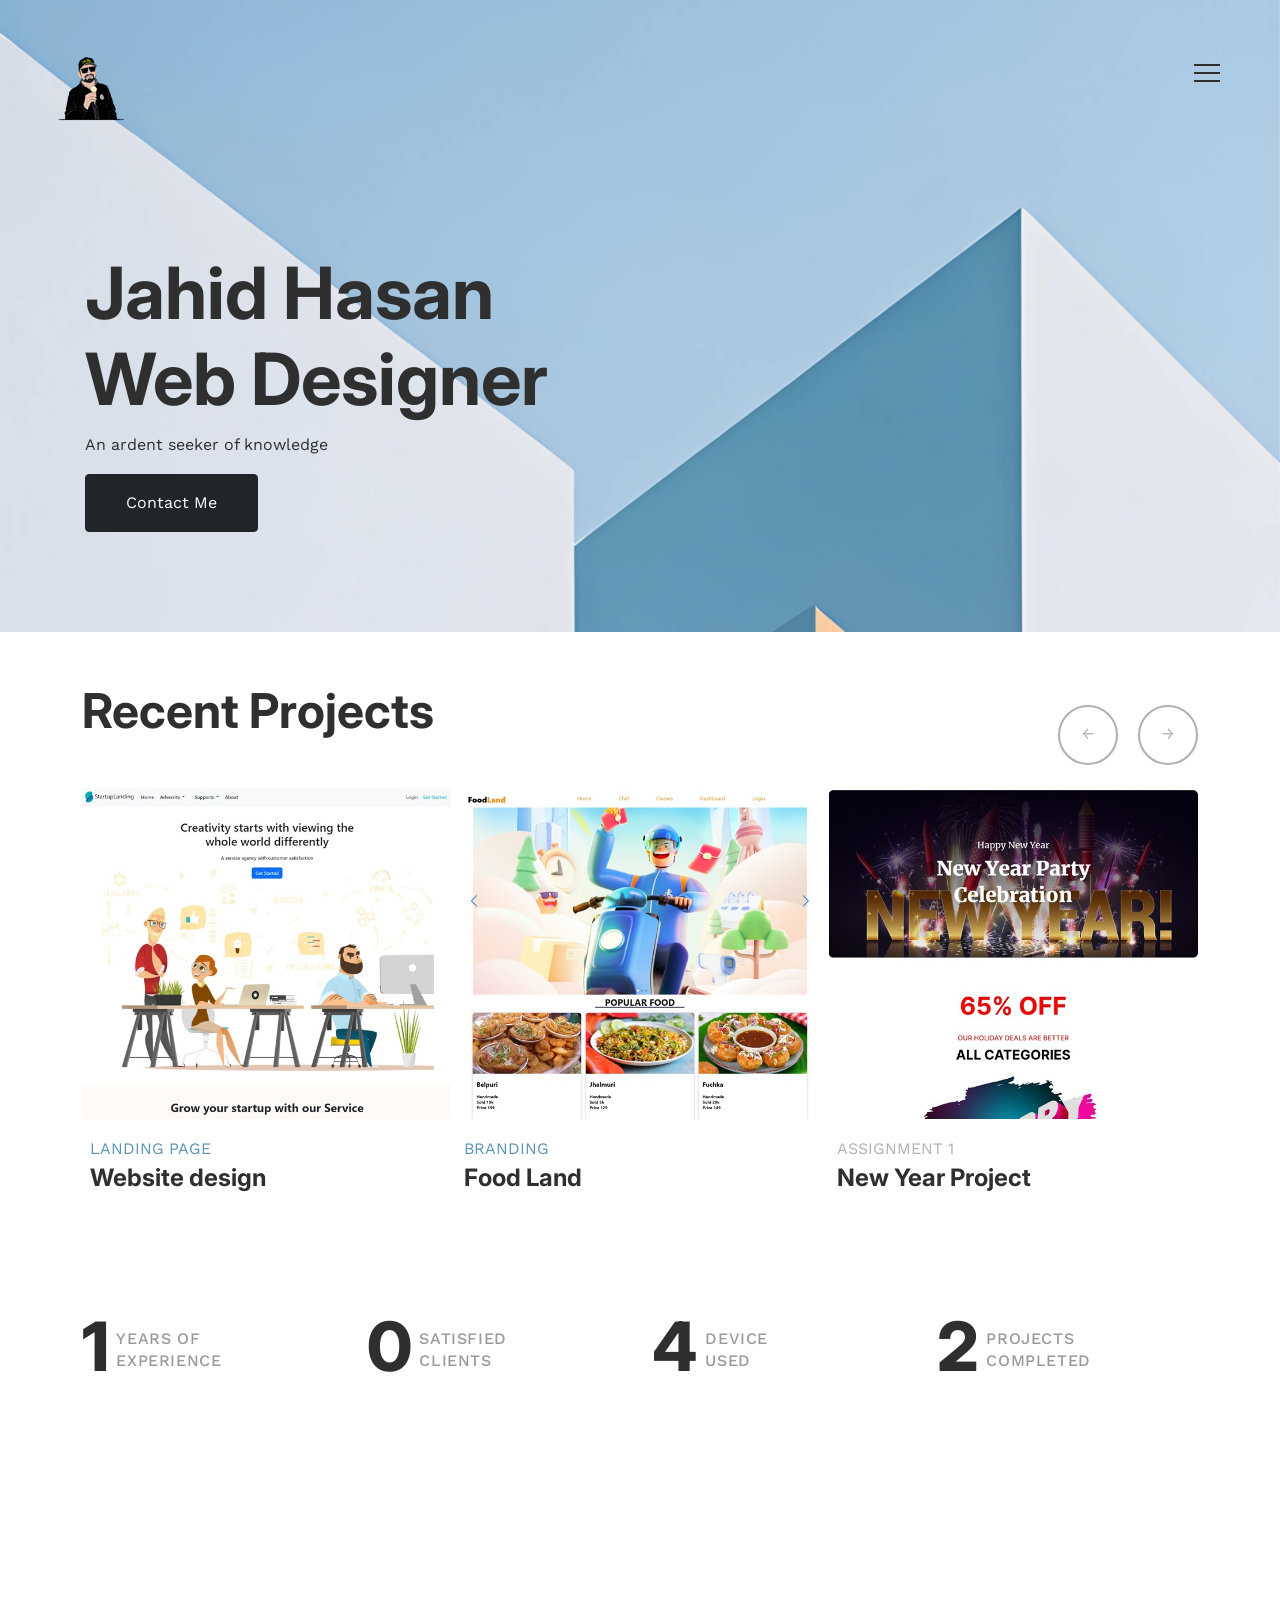
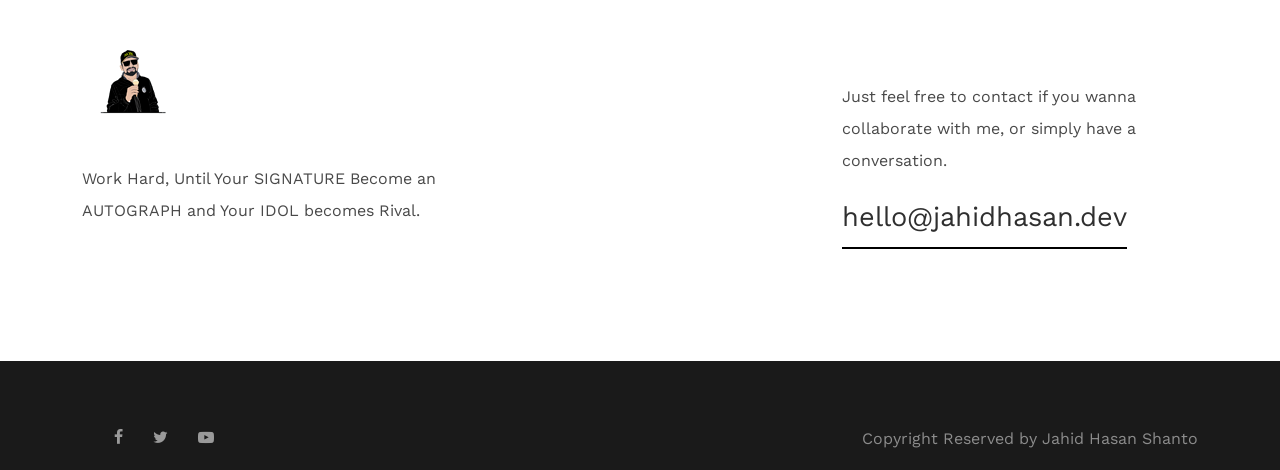
==== index.html @ 4b2a5690 "padding added" ====
<!DOCTYPE html>
<html>

<head>
	<title>Jahid Hasan</title>

	<meta charset="utf-8">
	<meta http-equiv="X-UA-Compatible" content="IE=edge">
	<meta name="viewport" content="width=device-width, initial-scale=1.0">
	<meta name="format-detection" content="telephone=no">
	<meta name="apple-mobile-web-app-capable" content="yes">
	<meta name="author" content="Jahid Hasan">
	<meta name="keywords" content="">
	<meta name="description" content="">

	<link rel="stylesheet" type="text/css" href="assets/icomoon/icomoon.css">
	<link rel="stylesheet" type="text/css" href="assets/vendor/bootstrap-5.1.3/css/bootstrap.min.css">
	<link rel="stylesheet" type="text/css" href="assets/vendor/chocolat/css/chocolat.css">
	<link rel="stylesheet" type="text/css" href="css/vendor.css">

	<link rel="preconnect" href="https://fonts.googleapis.com">
	<link rel="preconnect" href="https://fonts.gstatic.com" crossorigin>
	<link href="https://fonts.googleapis.com/css2?family=Inter:wght@300;400;500;600;700;800;900&family=Work Sans
:wght@300;400;700;900&display=swap" rel="stylesheet">

	<link rel="stylesheet" type="text/css" href="style.css">

	<!-- script
	================================================== -->
	<script src="js/modernizr.js"></script>

</head>

<body>

	<div id="overlayer">
		<!-- <span class="loader">
	  <span class="loader-inner"></span>
	</span> -->
		<div class="sphere-container">
			<div class="sphere sphere1"></div>
			<div class="sphere sphere2"></div>
			<div class="sphere sphere3"></div>
		</div>
	</div>

	<div class="nav nav-overlay">
		<div class="nav__content">
			<ul class="nav__list">
				<li class="nav__list-item active-nav"><a href="#">Home</a></li>
				<li class="nav__list-item"><a href="#portfolio">Projects </a></li>
				<li class="nav__list-item"><a target="_blank" href="https://www.linkedin.com/in/jhs575/">Contact Me </a>
				</li>
			</ul>
		</div>
	</div>

	<header id="header">
		<div class="header-wrap" data-aos="fade">
			<div class="main-logo">
				<a href="index.html"><img src="images/logo.png" title="Portfo HTML Template" class="jahid"></a>
			</div><!--main-logo-->

			<nav id="navbar">
				<input id="menu-toggle" type="checkbox" />
				<label class="menu-btn" for="menu-toggle">
					<span></span>
				</label>
			</nav>

		</div><!--header-wrap-->
	</header>

	<div id="billboard" class="jarallax">
		<img src="images/banner2.jpg" alt="Banner" class="jarallax-img">
		<div class="container">

			<div class="banner-content">
				<div class="banner-header">
					<h2 class="display-1">Jahid Hasan<br /> Web Designer</h2>
					<p>An ardent seeker of knowledge</p>
					<a href="https://www.linkedin.com/in/jhs575/" target="_blank" class="btn btn-dark btn-large">Contact
						Me</a>
				</div>
			</div>
		</div>
	</div>
	<section id="portfolio" class="overflow-hidden pb-5 mb-5">
		<div class="container">
			<div class="row">
				<div class="col-md-8">
					<div class="section-header d-flex align-items-center mb-5">
						<h2 class="display-5 m-0">Recent Projects</h2>
					</div>
				</div>
				<div class="col-md-4">
					<div class="swiper-buttons">
						<div class="swiper-button portfolio-carousel-prev">←</div>
						<div class="swiper-button portfolio-carousel-next">→</div>
					</div>
				</div>
			</div>
		</div>

		<div class="container">
			<div class="row">
				<div class="col-md-12">

					<div class="portfolio-carousel swiper">
						<div class="swiper-wrapper">
							<div class="swiper-slide">
								<figure class="portfolio-item">
									<a href="https://jhs575.github.io/landing-page/" target="_blank"><img src="images/Project1.jpg"
											class="portfolio-image">
										<figcaption class="portfolio-title my-3">
											<span class="text-gray text-uppercase fs-6 ps-2">Landing Page</span>
											<h3 class="fs-4 fw-bold ps-2">Website design</h3>
										</figcaption>
									</a>
								</figure>
							</div>
							<div class="swiper-slide">
								<figure class="portfolio-item">
									<a href="https://jahidhasan.dev/foodland/index.html" target="_blank"><img src="images/foodland.jpg"
											class="portfolio-image">
										<!-- 640px X 576px photo size -->
										<figcaption class="portfolio-title my-3">
											<span class="text-gray text-uppercase fs-6 ps-2">Branding</span>
											<h3 class="fs-4 fw-bold ps-2">Food Land</h3>
										</figcaption>
									</a>
								</figure>
							</div>
							<div class="swiper-slide">
								<figure class="portfolio-item">
									<a href="https://jahidhasan.dev/phb92024asm1-8124/index.html"><img src="images/assignment1.jpg"
											class="portfolio-image"></a>
									<figcaption class="portfolio-title my-3">
										<span class="text-gray text-uppercase fs-6 ps-2">Assignment 1</span>
										<h3 class="fs-4 fw-bold ps-2">New Year Project</h3>
									</figcaption>
								</figure>
							</div>
							<div class="swiper-slide">
								<figure class="portfolio-item">
									<a href="#"><img src="images/portfolio-thumb-4.jpg"
											class="portfolio-image"></a>
									<figcaption class="portfolio-title my-3">
										<span class="text-gray text-uppercase fs-6 ps-2">Branding</span>
										<h3 class="fs-4 fw-bold ps-2">Blank</h3>
									</figcaption>
								</figure>
							</div>
							<div class="swiper-slide">
								<figure class="portfolio-item">
									<a href="#"><img src="images/portfolio-thumb-5.jpg"
											class="portfolio-image"></a>
									<figcaption class="portfolio-title my-3">
										<span class="text-gray text-uppercase fs-6 ps-2">Branding</span>
										<h3 class="fs-4 fw-bold ps-2">blank</h3>
									</figcaption>
								</figure>
							</div>
							<div class="swiper-slide">
								<figure class="portfolio-item">
									<a href="#"><img src="images/portfolio-thumb-6.jpg"
											class="portfolio-image"></a>
									<figcaption class="portfolio-title my-3">
										<span class="text-gray text-uppercase fs-6 ps-2">Branding</span>
										<h3 class="fs-4 fw-bold ps-2">blank</h3>
									</figcaption>
								</figure>
							</div>
							<div class="swiper-slide">
								<figure class="portfolio-item">
									<a href="#"><img src="images/portfolio-thumb-7.jpg"
											class="portfolio-image"></a>
									<figcaption class="portfolio-title my-3">
										<span class="text-gray text-uppercase fs-6 ps-2">Branding</span>
										<h3 class="fs-4 fw-bold ps-2">Blank</h3>
									</figcaption>
								</figure>
							</div>
							<div class="swiper-slide">
								<figure class="portfolio-item">
									<a href="#"><img src="images/portfolio-thumb-8.jpg"
											class="portfolio-image"></a>
									<figcaption class="portfolio-title my-3">
										<span class="text-gray text-uppercase fs-6 ps-2">Branding</span>
										<h3 class="fs-4 fw-bold ps-2">Blank</h3>
									</figcaption>
								</figure>
							</div>
							<div class="swiper-slide">
								<figure class="portfolio-item">
									<a href="#"><img src="images/portfolio-thumb-9.jpg"
											class="portfolio-image"></a>
									<figcaption class="portfolio-title my-3">
										<span class="text-gray text-uppercase fs-6 ps-2">Branding</span>
										<h3 class="fs-4 fw-bold ps-2">Blank</h3>
									</figcaption>
								</figure>
							</div>

						</div>
					</div>


				</div>

			</div>
		</div>
	</section>


	<section class="pb-2 mb-2 pb-md-5 mb-md-5">
		<div class="container">
			<div class="row">
				<div class="col-md-3">
					<div class="milestone">
						<h3>1</h3>
						<p>Years of experience</p>
					</div>
				</div>
				<div class="col-md-3">
					<div class="milestone">
						<h3>0</h3>
						<p>satisfied clients</p>
					</div>
				</div>
				<div class="col-md-3">
					<div class="milestone">
						<h3>4</h3>
						<p>Device<br>Used</p>
					</div>
				</div>
				<div class="col-md-3">
					<div class="milestone">
						<h3>2</h3>
						<p>projects completed</p>
					</div>
				</div>
			</div>
		</div>
	</section>


	<footer id="footer" class="padding-large">
		<div class="container">
			<div class="row">
				<div class="footer-menu col-md-4">
					<div class="footer-intro">
						<a href="#" class="logo"><img src="images/logo.png"></a>
					</div>
					<div class="subscribe">
						<p>Work Hard, Until Your SIGNATURE Become an AUTOGRAPH and Your IDOL becomes Rival.</p>
					</div>
				</div>
				<div class="col-md-4"></div>
				<div class="footer-menu col-md-4">
					<div class="footer-address">
						<p class="mt-5">Just feel free to contact if you wanna collaborate with me, or simply have a
							conversation.</p>
						<div class="mail-address">
							<a href="mailto:hello@jahidhasan.dev">hello@jahidhasan.dev</a>
						</div>
					</div>
				</div>
			</div>
		</div>
	</footer>

	<div id="footer-bottom" class="padding-medium no-padding-bottom">
		<div class="container">
			<div class="row">
				<div class="col-md-6">
					<div class="social-links">
						<ul>
							<li><a target="_blank" href="https://www.facebook.com/jhs575"><i
										class="icon icon-facebook"></i></a></li>
							<li><a target="_blank" href="https://twitter.com/jhs575"><i
										class="icon icon-twitter"></i></a></li>
							<li><a target="_blank" href="https://www.youtube.com/channel/UCPOxxrVzkYsg1O8ySM_NcLQ"><i
										class="icon icon-youtube-play"></i></a></li>
						</ul>
					</div>
				</div>
				<div class="col-md-6 text-md-end">
					<div class="copyright">
						<p>Copyright Reserved by Jahid Hasan Shanto</p>
					</div>
				</div>
			</div>
		</div>
	</div>

	<script src="js/jquery-1.11.0.min.js"></script>
	<script src="assets/vendor/bootstrap-5.1.3/js/bootstrap.bundle.min.js"></script>
	<script src="assets/vendor/chocolat/js/chocolat.js"></script>
	<script src="js/plugins.js"></script>
	<script src="js/script.js"></script>

</body>

</html>
---- assets/vendor/chocolat/css/chocolat.css ----
.chocolat-zoomable.chocolat-zoomed {
    cursor: zoom-out;
}
.chocolat-open {
    overflow: hidden;
}
.chocolat-overlay {
    transition: opacity 0.4s ease, visibility 0s 0.4s ease;
    height: 100%;
    width: 100%;
    position: fixed;
    left: 0;
    top: 0;
    z-index: 10;
    background-color: #000;
    visibility: hidden;
    opacity: 0;
}
.chocolat-overlay.chocolat-visible {
    transition: opacity 0.4s, visibility 0s;
    visibility: visible;
    opacity: 0.8;
}

.chocolat-wrapper {
    transition: opacity 0.4s ease, visibility 0s 0.4s ease;
    width: 100%;
    height: 100%;
    position: fixed;
    opacity: 0;
    left: 0;
    top: 0;
    z-index: 16;
    color: #fff;
    visibility: hidden;
}
.chocolat-wrapper.chocolat-visible {
    transition: opacity 0.4s, visibility 0s;
    opacity: 1;
    visibility: visible;
}

.chocolat-zoomable .chocolat-img {
    cursor: zoom-in;
}
.chocolat-loader {
    transition: opacity 0.3s;
    height: 32px;
    width: 32px;
    position: absolute;
    left: 50%;
    top: 50%;
    margin-left: -16px;
    margin-top: -16px;
    z-index: 11;
    background: url(../images/loader.gif);
    opacity: 0;
}
.chocolat-loader.chocolat-visible {
    opacity: 1;
}

.chocolat-image-wrapper {
    position: fixed;
    width: 0px;
    height: 0px;
    left: 50%;
    top: 50%;
    z-index: 14;
    text-align: left;
    transform: translate(-50%, -50%);
}

.chocolat-image-wrapper .chocolat-img {
    position: absolute;
    width: 100%;
    height: 100%;
}
.chocolat-wrapper .chocolat-left {
    width: 50px;
    height: 100px;
    cursor: pointer;
    background: url(../images/left.png) 50% 50% no-repeat;
    z-index: 17;
    visibility: hidden;
}

.chocolat-layout {
    display: flex;
    flex-direction: column;
    position: absolute;
    top: 0;
    bottom: 0;
    left: 0;
    right: 0;
}
.chocolat-image-canvas {
    transition: opacity .2s;
    opacity: 0;
    flex-grow: 1;
    align-self: stretch;
}
.chocolat-image-canvas.chocolat-visible {
    opacity: 1;
}
.chocolat-center {
    flex-grow: 1;
    display: flex;
    justify-content: center;
    align-items: center;
    user-select: none;
}

.chocolat-wrapper .chocolat-right {
    width: 50px;
    height: 100px;
    cursor: pointer;
    background: url(../images/right.png) 50% 50% no-repeat;
    z-index: 17;
    visibility: hidden;
}
.chocolat-wrapper .chocolat-right.active {
    visibility: visible;
}
.chocolat-wrapper .chocolat-left.active {
    visibility: visible;
}
.chocolat-wrapper .chocolat-top {
    height: 50px;
    overflow: hidden;
    z-index: 17;
    flex-shrink: 0;
}
.chocolat-wrapper .chocolat-close {
    width: 50px;
    height: 50px;
    cursor: pointer;
    position: absolute;
    top: 0;
    right: 0;
    background: url(../images/close.png) 50% 50% no-repeat;
}
.chocolat-wrapper .chocolat-bottom {
    height: 40px;
    font-size: 12px;
    z-index: 17;
    padding-left: 15px;
    padding-right: 15px;
    background: rgba(0, 0, 0, 0.2);
    flex-shrink: 0;
    display: flex;
    align-items: center;

}
.chocolat-wrapper .chocolat-set-title {
    display: inline-block;
    padding-right: 15px;
    line-height: 1;
    border-right: 1px solid rgba(255, 255, 255, 0.3);
}
.chocolat-wrapper .chocolat-pagination {
    float: right;
    display: inline-block;
    padding-left: 15px;
    padding-right: 15px;
    margin-right: 15px;
    /*border-right: 1px solid rgba(255, 255, 255, 0.2);*/
}
.chocolat-wrapper .chocolat-fullscreen {
    width: 16px;
    height: 40px;
    background: url(../images/fullscreen.png) 50% 50% no-repeat;
    display: block;
    cursor: pointer;
    float: right;
}
.chocolat-wrapper .chocolat-description {
    display: inline-block;
    flex-grow: 1;
    text-align: left;
}

/* no container mode*/
body.chocolat-open > .chocolat-overlay {
    z-index: 15;
}
body.chocolat-open > .chocolat-loader {
    z-index: 15;
}
body.chocolat-open > .chocolat-image-wrapper {
    z-index: 17;
}

/* container mode*/
.chocolat-in-container .chocolat-wrapper,
.chocolat-in-container .chocolat-image-wrapper,
.chocolat-in-container .chocolat-overlay {
    position: absolute;
}
.chocolat-in-container {
    position: relative;
}

.chocolat-zoomable.chocolat-zooming-in .chocolat-image-wrapper,
.chocolat-zoomable.chocolat-zooming-out .chocolat-image-wrapper {
    transition: width .2s ease, height .2s ease;
}
.chocolat-zoomable.chocolat-zooming-in .chocolat-img,
.chocolat-zoomable.chocolat-zooming-out .chocolat-img {
    transition: margin .2s ease;
}

/* uncomment to hide controls when zoomed-in*/
/*
.chocolat-zoomable .chocolat-top,
.chocolat-zoomable .chocolat-bottom,
.chocolat-zoomable .chocolat-right,
.chocolat-zoomable .chocolat-left {
    transition: opacity .3s ease, visibility 0s .3s;
   opacity: 1;
}

.chocolat-zoomable.chocolat-zoomed .chocolat-top,
.chocolat-zoomable.chocolat-zoomed .chocolat-bottom,
.chocolat-zoomable.chocolat-zoomed .chocolat-right,
.chocolat-zoomable.chocolat-zoomed .chocolat-left {
    visibility: hidden;
    opacity: 0;
}
*/
---- style.css ----
/*
Theme Name: Portf HTML Template
Theme URI: https://templatesjungle.com/
Author: TemplatesJungle
Author URI: https://templatesjungle.com/
Description: Portfo is specially designed Bootstrap 5 HTML CSS portfolio template.
Version: 1.2
*/

/*--------------------------------------------------------------
This is main CSS file that contains custom style rules used in this template
--------------------------------------------------------------*/

/*------------------------------------*\
    Table of contents
\*------------------------------------*/

/*------------------------------------------------

CSS STRUCTURE:

1. VARIABLES

2. GENERAL TYPOGRAPHY
  2.1 General Styles
  2.2 Floating & Alignment
  2.3 Forms
  2.4 Lists
  2.5 Code
  2.6 Tables
  2.7 Spacing
  2.8 Utilities
  2.9 Misc
  2.10 Buttons
    - Button Sizes
    - Button Shapes
    - Button Color Scheme
    - Button Aligns
  2.11 Images
    - Image Hover Effects
  2.12 Section
    - Hero Section
    - Section Title
    - Section Paddings
    - Section Margins
    - Section Bg Colors
    - Content colors


3. EXTENDED TYPOGRAPHY
  3.1 Blockquote / Pullquote
  3.2 Dropcap
  3.3 Text Highlights

4. CONTENT ELEMENTS
  4.1 Tabs
  4.2 Accordions
  4.3 Member Grid
  4.4 Product Grid

5. BLOG STYLES
  5.1 Blog Single Post
  5.2 About Author
  5.3 Comments List
  5.4 Comments Form

6. Grid Layout

6. SITE STRUCTURE
  6.1 Preloader
  6.2 Header
    - Logo
    - Header Menu
    - Nav Sidebar
  6.3 Billboard
  6.4 About Me Section
  6.5 Portfolio Section
  6.6 Quotation Section
  6.7 Achievement Section
  6.8 Post Grid Section
  6.9 Testimonials Section
  6.10 Footer
    - Footer Top
    - Footer Bottom
  

7. THIRD PARTY COMPONENTS
  7.1 parallax section
  7.2 Blog Page
  7.3 Page Navigation



/*--------------------------------------------------------------
/** 1. VARIABLES
--------------------------------------------------------------*/
:root {
  /* widths for rows and containers
     */
  --header-height: 160px;
  --header-height-min: 80px;
}

/* on mobile devices below 600px
 */
@media screen and (max-width: 600px) {
  :root {
    --header-height: 100px;
    --header-height-min: 80px;
  }
}

/* Theme Colors */
:root {
  /* --accent-color       : #94d0d4; */
  --accent-color: #5c93b1;
  --secondary-color: #b1cde3;
  --dark-color: #2f2f2f;
  --grey-color: #e2e6ef;
  --heading-color: #111;
  --body-text-color: #b0b0b0;
  --light-heading-color: #fff;
  --light-background-color: #fff;
  --light-text-color: #afafaf;
  --bg-text-color: #f1f1f1;
  --dark-text-color: #2f2f2f;
}

/* Fonts */
:root {
  --body-font: "Work Sans", sans-serif;
  --heading-font: 'Inter', sans-serif;
  --secondary-font: "Playfair Display", Georgia, serif;
}


/*----------------------------------------------*/
/* 2 GENERAL TYPOGRAPHY */
/*----------------------------------------------*/
body {
  font-family: var(--body-font);
  font-size: 16px;
  line-height: 1.8;
  color: var(--body-text-color);
}

a {
  color: var(--accent-color);
  text-decoration: none;
  transition: 0.3s color ease-out;
}

a:hover {
  color: var(--dark-color);
  text-decoration: none;
}

/* Typography */
/*----------------------------------------------*/
h1,
.h1,
h2,
.h2,
h3,
.h3,
h4,
.h4,
h5,
.h5,
h6,
.h6 {
  line-height: 1.2;
  color: var(--dark-color);
  font-family: var(--heading-font);
}

h1.light,
.h1,
h2.light,
.h2,
h3.light,
.h3,
h4.light,
.h4,
h5.light,
.h5,
h6.light,
.h6 {
  color: #fff;
}

/* Code
–––––––––––––––––––––––––––––––––––––––––––––––––– */
code {
  padding: .2rem .5rem;
  margin: 0 .2rem;
  font-size: 90%;
  white-space: nowrap;
  background: var(--grey-color);
  border: 1px solid var(--grey-color);
  border-radius: 4px;
}

pre>code {
  display: block;
  padding: 1rem 1.5rem;
  white-space: pre;
  color: var(--accent-color);
}

/* Misc
–––––––––––––––––––––––––––––––––––––––––––––––––– */
hr {
  margin-top: 3rem;
  margin-bottom: 3.5rem;
  border-width: 0;
  border-top: 1px solid #E1E1E1;
}

/* - Button Sizes
------------------------------------------------------------- */
.btn.btn-small {
  padding: 0.325em 1.7em;
  font-size: 0.65em;
}

.btn.btn-medium {
  padding: 0.5em 1.75em;
  font-size: 0.75em;
}

.btn.btn-large {
  padding: 1em 2.5em;
}

.btn.btn-xlarge {
  padding: 1.5em 2.7em;
  font-size: 0.9em;
}

.btn.btn-image {
  background-color: transparent;
  padding: 0;
  max-height: 50px;
}

.btn.btn-image img {
  max-height: 50px;
}

/* - Button Shapes
------------------------------------------------------------- */
.btn.btn-rounded,
.btn.btn-rounded::after {
  border-radius: 4px;
}

.btn.btn-pill,
.btn.btn-pill::after {
  border-radius: 2em;
}

.btn.btn-full {
  display: block;
  margin: .85em 0;
  width: 100%;
  text-align: center;
}

/* button link */
.btn-link {
  display: inline-block;
  font-weight: 600;
  font-size: 19px;
  line-height: 22px;
  text-align: center;
  letter-spacing: 0.1em;
  text-transform: uppercase;
}

.btn-link:after {
  content: '';
  display: block;
  border-bottom: 1px solid #111;
  width: 100%;
  transition: transform 0.3s ease-out;
}

.btn-link:hover:after {
  transform: translate3d(0, 5px, 0);
}

/* button with line */
.btn-with-icon {
  color: #fff;
  position: relative;
}

.btn-with-icon:after {
  content: "\e900";
  font-family: "icomoon";
  position: absolute;
  top: 17px;
  right: -16px;
  width: 50%;
  z-index: 9;
  transition: 0.3s ease-out;
}

.btn-with-icon:hover {
  color: #fff;
}

.btn-with-icon:hover:after {
  width: 30%;
  right: -41px;
}

/* - Buttons Color Scheme
------------------------------------------------------------- */
.btn.btn-gray,
.btn.btn-grey {
  background: #9e9e9e;
  color: #fff;
}

.btn.btn-black {
  background: #111;
  color: #fff;
}

.btn.btn-black:hover {
  background-color: var(--secondary-color);
  color: #fff;
}

/*----------------------------------------------*/
/* 2.11 Images */
/*----------------------------------------------*/

/* Image hover Effects */
.image-hvr-effect {
  display: flex;
  overflow: hidden;
}

.image-hvr-effect img.post-image {
  transform: scale(1.1);
  will-change: transform;
  transition: transform 0.35s cubic-bezier(0.25, 0.46, 0.45, 0.94);
  z-index: 0;
}

.image-hvr-effect:hover img.post-image {
  transform: scale(1);
}


/*----------------------------------------------*/
/* 2.12 Section */
/*----------------------------------------------*/
/* Hero section
/*----------------------------------------------*/
.hero-section .hero-content {
  padding-top: 18em;
  padding-bottom: 10em;
  display: flex;
  align-items: center;
}

.hero-section {
  position: relative;
  color: var(--heading-color);
}

.hero-section h1 {
  font-size: 4em;
}

@media only screen and (max-width: 768px) {
  .hero-section h1 {
    font-size: 2em;
  }

  .hero-section .hero-content {
    padding-top: 12em;
    padding-bottom: 6em;
  }
}


/*--- Section Title
-----------------------------------------------*/
.section-header {
  position: relative;
}

.section-header .btn-link {
  margin-top: 60px;
}

.section-title {
  font-size: 68px;
  line-height: 82px;
  letter-spacing: -0.04em;
  text-transform: capitalize;
}

.section-title.dark {
  color: #303030;
}

.section-title.grey {
  color: #333;
}

.section-title.light {
  color: #fff;
}
#portfolio{
  margin-top: 50px;
}

@media screen and (max-width: 700px) {
  .section-title {
    font-size: 5em;
  }
}


/* - Section Padding
--------------------------------------------------------------*/
.padding-xsmall {
  padding-top: 0.5em;
  padding-bottom: 0.5em;
}

.padding-small {
  padding-top: 2em;
  padding-bottom: 2em;
}

.padding-medium {
  padding-top: 4em;
  padding-bottom: 4em;
}

.padding-large {
  padding-top: 7em;
  padding-bottom: 7em;
}

.padding-xlarge {
  padding-top: 9.5em;
  padding-bottom: 9.5em;
}

.padding-2xlarge {
  padding-top: 15em;
  padding-bottom: 15em;
}

@media only screen and (max-width: 768px) {

  .padding-small,
  .padding-medium,
  .padding-large,
  .padding-xlarge {
    padding-top: 2em;
    padding-bottom: 2em;
  }
}

/* no padding */
.no-padding-bottom {
  padding-bottom: 0 !important;
}

.no-padding-top {
  padding-top: 0 !important;
}

/* - Section margin
--------------------------------------------------------------*/
.margin-small {
  margin-top: 3em;
  margin-bottom: 3em;
}

.margin-medium {
  margin-top: 4.5em;
  margin-bottom: 4.5em;
}

.margin-large {
  margin-top: 6em;
  margin-bottom: 6em;
}

.margin-xlarge {
  margin-top: 7.5em;
  margin-bottom: 7.5em;
}

@media only screen and (max-width: 768px) {

  .margin-small,
  .margin-medium,
  .margin-large,
  .margin-xlarge {
    margin-top: 1em;
    margin-bottom: 1em;
  }
}

/* - Section bg colors
--------------------------------------------------------------*/
.bg-grey {
  background: var(--grey-color);
}

.bg-dark {
  background: var(--dark-color);
}

/* - Content colors
--------------------------------------------------------------*/
.content-light h1,
.content-light h2,
.content-light h3,
.content-light h4,
.content-light h5,
.content-light h6 {
  color: var(--light-heading-color);
}

.content-light a,
.content-light {
  color: var(--light-text-color);
}

.content-light a:hover {
  color: var(--light-text-color);
}

.content-light h1,
.content-light h2,
.content-light h3,
.content-light h4,
.content-light h5,
.content-light h6 {
  color: var(--light-heading-color);
}

.content-light a,
.content-light {
  color: var(--light-text-color);
}

.content-light a:hover {
  color: var(--light-text-color);
}


/*====================================================================*/
/* 3. EXTENDED TYPOGRAPHY */
/*====================================================================*/
/*----------------------------------------------*/
/* 3.1 Blockquote /Pullquote */
/*----------------------------------------------*/
.single-post .content p:first-child,
.quote blockquote,
blockquote,
.single-post .content blockquote p,
.pullquote-right,
.pullquote-left {
  font-size: 24px;
  line-height: 1.4em;
  margin: 0 0 30px;
  padding: 0;
  color: #727272;
  font-style: italic;
}

.pullquote-right,
.pullquote-left {
  width: 40%;
}

blockquote cite {
  display: block;
  font-size: 0.8em;
  margin-top: 20px;
  font-style: italic;
}

.pullquote-left {
  float: left;
  margin: 20px 20px 20px 0;
}

.pullquote-right {
  float: right;
  margin: 20px 0 20px 20px;
}

/*----------------------------------------------*/
/* 3.2 Dropcap */
/*----------------------------------------------*/
.dropcap {
  display: inline-block;
  margin: 20px;
  font-size: 4em;
  font-weight: bolder;
  text-transform: uppercase;
  text-align: center;
  color: #111;
}

.dropcap.colored {
  color: #2bcaae;
}

/*----------------------------------------------*/
/* 3.3 Text Highlights */
/*----------------------------------------------*/
.highlight {
  background: var(--accent-color);
  color: #fff;
  padding: 1px 5px;
}

.highlight.light {
  background: #ffff99;
  color: #101010;
}

.highlight.dark {
  background: #333;
}

.colored {
  color: #2bcaae !important;
}

/*====================================================================*/
/* 5. BLOG STYLES */
/*====================================================================*/

/* 5.1 Blog Single Post
------------------------------------------*/
/* breadcrumbs */
.breadcrumbs span {
  display: inline-block;
}

/* 5.2 About Author
------------------------------------------*/
.author-post {
  padding-left: 30px;
}

.author-post h4 {
  font-weight: 500;
  text-transform: none;
}

/* 5.3 Comments List
------------------------------------------*/
.comment-meta span.meta-date {
  font-size: 13px;
  padding-right: 10px;
}

.comments-wrap .child-comments {
  padding-left: 50px;
}

/* 5.4 Comments Form
------------------------------------------*/
.comment-respond .comment-form {
  display: flex;
}


/*====================================================================*/
/* 5. Grid Layout */
/*====================================================================*/

.container {
  padding-right: 15px;
  padding-left: 15px;
  margin-right: auto;
  margin-left: auto;
}

.row {
  display: -ms-flexbox;
  display: flex;
  -ms-flex-wrap: wrap;
  flex-wrap: wrap;
  margin-right: -15px;
  margin-left: -15px;
}


/*----------------------------------------------*/
/* 6. SITE STRUCTURE */
/*----------------------------------------------*/

/*----- 6.1 Preloader
--------------------------------------------------------------*/
#overlayer {
  width: 100%;
  height: 100%;
  position: fixed;
  z-index: 20;
  background: #fff;
  display: flex;
  justify-content: center;
  align-items: center;
}

.loader {
  display: inline-block;
  width: 100px;
  height: 100px;
  border: 6px solid var(--accent-color);
  animation: loader 4s infinite ease-out;
  border-radius: 40px;
}

.loader-inner {
  vertical-align: top;
  display: inline-block;
  width: 100%;
  border-radius: 40px;
  animation: loader-inner 8s infinite ease-out;
}

@keyframes loader {
  0% {
    transform: rotate(0deg);
  }

  25% {
    transform: rotate(180deg);
  }

  50% {
    transform: rotate(180deg);
  }

  75% {
    transform: rotate(360deg);
  }

  100% {
    transform: rotate(360deg);
  }
}

@keyframes loader-inner {
  0% {
    height: 0%;
  }

  25% {
    height: 0%;
  }

  50% {
    height: 100%;
  }

  75% {
    height: 100%;
  }

  100% {
    height: 0%;
  }
}

/*----- 6.2 Header
--------------------------------------------------------------*/
#header .header-wrap {
  position: absolute;
  top: 0;
  z-index: 9;
  padding: 40px;
  width: 100%;
}

/*----- Logo
--------------------------------------------------------------*/
.main-logo a {
  font-size: 2em;
  color: #fff;
  font-weight: 600;
}

.main-logo.dark a {
  color: #000;
}
.jahid{
  height: 100px;
  width: 100px;
}

@media screen and (max-width: 799px) {
  #header .header-wrap {
    padding: 40px 20px;
  }
}

/*----- Header Menu
--------------------------------------------------------------*/
#menu-toggle {
  opacity: 0;
}

#menu-toggle:checked~.menu-btn>span {
  transform: rotate(45deg);
}

#menu-toggle:checked~.menu-btn>span::before {
  top: 0;
  transform: rotate(0);
  background: var(--dark-color);
}

#menu-toggle:checked~.menu-btn>span::after {
  top: 0;
  transform: rotate(90deg);
  background: var(--dark-color);
}

#menu-toggle:checked~.navmenu {
  visibility: visible;
  right: 0;
}

.menu-btn {
  display: flex;
  align-items: center;
  position: fixed;
  top: 20px;
  right: 20px;
  width: 26px;
  height: 26px;
  cursor: pointer;
  z-index: 1;
  margin: 40px;
}

.menu-btn>span,
.menu-btn>span::before,
.menu-btn>span::after {
  display: block;
  position: absolute;
  width: 100%;
  height: 2px;
  background-color: var(--dark-color);
  transition-duration: .25s;
}

.menu-btn.light>span,
.menu-btn.light>span::before,
.menu-btn.light>span::after {
  background-color: var(--dark-color);
}

.menu-btn>span::before {
  content: '';
  top: -8px;
}

.menu-btn>span::after {
  content: '';
  top: 8px;
}

/*----- Nav Sidebar
--------------------------------------------------------------*/
.nav-overlay {
  position: fixed;
  top: 0;
  z-index: 9;
}

.nav-overlay:before,
.nav-overlay:after {
  content: "";
  position: fixed;
  width: 100vw;
  height: 100vh;
  background: var(--secondary-color);
  border-bottom-left-radius: 200%;
  z-index: -1;
  -webkit-transition: -webkit-transform cubic-bezier(0.77, 0, 0.175, 1) 0.6s, border-radius linear 0.8s;
  transition: -webkit-transform cubic-bezier(0.77, 0, 0.175, 1) 0.6s, border-radius linear 0.8s;
  transition: transform cubic-bezier(0.77, 0, 0.175, 1) 0.6s, border-radius linear 0.8s;
  transition: transform cubic-bezier(0.77, 0, 0.175, 1) 0.6s, -webkit-transform cubic-bezier(0.77, 0, 0.175, 1) 0.6s, border-radius linear 0.8s;
  -webkit-transform: translateX(100%) translateY(-100%);
  transform: translateX(100%) translateY(-100%);
}

.nav-overlay:after {
  background: var(--grey-color);
  -webkit-transition-delay: 0s;
  transition-delay: 0s;
}

.nav-overlay:before {
  -webkit-transition-delay: .2s;
  transition-delay: .2s;
}

.nav__content {
  position: fixed;
  visibility: hidden;
  top: 50%;
  margin-top: 20px;
  -webkit-transform: translate(0%, -50%);
  transform: translate(0%, -50%);
  width: 100%;
  text-align: center;
}

.nav__list {
  position: relative;
  padding: 0;
  margin: 0;
  z-index: 2;
}

.nav__list-item {
  position: relative;
  display: block;
  -webkit-transition-delay: 0.8s;
  transition-delay: 0.8s;
  opacity: 0;
  text-align: center;
  color: #fff;
  overflow: hidden;
  font-family: var(--heading-font);
  font-size: 4vh;
  line-height: 1.15;
  margin-top: 0;
  margin-bottom: 0;
  transition: color .3s ease;
}

.nav__list-item a {
  position: relative;
  text-decoration: none;
  color: rgb(24, 24, 24);
  overflow: hidden;
  cursor: pointer;
  padding-left: 5px;
  padding-right: 5px;
  z-index: 2;
  display: inline-block;
  transition: all 200ms linear;
}

.nav__list-item a:hover {
  color: var(--accent-color);
}

.nav__list-item.active-nav a {
  color: var(--accent-color);
}

body.nav-active .nav__content {
  visibility: visible;
}

body.nav-active .menu-icon__line {
  background-color: var(--light-background-color);
  -webkit-transform: translate(0px, 0px) rotate(-45deg);
  transform: translate(0px, 0px) rotate(-45deg);
}

body.nav-active .menu-icon__line-left {
  width: 15px;
  -webkit-transform: translate(2px, 4px) rotate(45deg);
  transform: translate(2px, 4px) rotate(45deg);
}

body.nav-active .menu-icon__line-right {
  width: 15px;
  float: right;
  -webkit-transform: translate(-3px, -3.5px) rotate(45deg);
  transform: translate(-3px, -3.5px) rotate(45deg);
}

body.nav-active .menu-icon:hover .menu-icon__line-left,
body.nav-active .menu-icon:hover .menu-icon__line-right {
  width: 15px;
}

body.nav-active .nav-overlay {
  visibility: visible;
}

body.nav-active .nav-overlay:before,
body.nav-active .nav-overlay:after {
  -webkit-transform: translateX(0%) translateY(0%);
  transform: translateX(0%) translateY(0%);
  border-radius: 0;
}

body.nav-active .nav-overlay:after {
  -webkit-transition-delay: .1s;
  transition-delay: .1s;
}

body.nav-active .nav-overlay:before {
  -webkit-transition-delay: 0s;
  transition-delay: 0s;
}

body.nav-active .nav__list-item {
  opacity: 1;
  -webkit-transform: translateX(0%);
  transform: translateX(0%);
  -webkit-transition: opacity .3s ease, color .3s ease, -webkit-transform .3s ease;
  transition: opacity .3s ease, color .3s ease, -webkit-transform .3s ease;
  transition: opacity .3s ease, transform .3s ease, color .3s ease;
  transition: opacity .3s ease, transform .3s ease, color .3s ease, -webkit-transform .3s ease;
}

body.nav-active .nav__list-item:nth-child(0) {
  -webkit-transition-delay: 0.7s;
  transition-delay: 0.7s;
}

body.nav-active .nav__list-item:nth-child(1) {
  -webkit-transition-delay: 0.8s;
  transition-delay: 0.8s;
}

body.nav-active .nav__list-item:nth-child(2) {
  -webkit-transition-delay: 0.9s;
  transition-delay: 0.9s;
}

body.nav-active .nav__list-item:nth-child(3) {
  -webkit-transition-delay: 1s;
  transition-delay: 1s;
}

body.nav-active .nav__list-item:nth-child(4) {
  -webkit-transition-delay: 1.1s;
  transition-delay: 1.1s;
}

body.nav-active .nav__list-item:nth-child(5) {
  -webkit-transition-delay: 1.2s;
  transition-delay: 1.2s;
}

body.nav-active .nav__list-item:nth-child(6) {
  -webkit-transition-delay: 1.3s;
  transition-delay: 1.3s;
}

body.nav-active .nav__list-item:nth-child(7) {
  -webkit-transition-delay: 1.4s;
  transition-delay: 1.4s;
}

body.nav-active .nav__list-item:nth-child(8) {
  -webkit-transition-delay: 1.5s;
  transition-delay: 1.5s;
}

body.nav-active .nav__list-item:nth-child(9) {
  -webkit-transition-delay: 1.6s;
  transition-delay: 1.6s;
}

body.nav-active .nav__list-item:nth-child(10) {
  -webkit-transition-delay: 1.7s;
  transition-delay: 1.7s;
}

/*----- 6.3 Billboard
--------------------------------------------------------------*/
#billboard .banner-content {
  color: #fff;
  width: 60%;
  padding: 250px 0 100px;
}

#billboard .banner-content span {
  background-color: #444;
  padding: 10px;
  text-transform: capitalize;
  letter-spacing: 2.5px;
}

#billboard .banner-content p {
  font-size: 1em;
  width: 50%;
  line-height: 1.7;
  color: var(--dark-color);
}

@media screen and (max-width: 1480px) {
  #billboard .banner-content {
    padding-top: 250px;
  }

  #billboard .banner-content h3 {
    font-size: 4.5em;
  }
}

@media screen and (max-width: 1380px) {
  #billboard .banner-content h2 {
    font-size: 4.5em;
  }
}

@media screen and (max-width: 1180px) {
  #billboard .banner-content {
    margin-left: 100px;
    width: 60%;
  }

  #billboard .banner-content h2 {
    font-size: 3.5em;
  }

  #billboard .banner-content p {
    width: 70%;
  }

  #billboard img.parallax-image {
    height: 600px;
    object-fit: cover;
  }
}

@media screen and (max-width: 780px) {
  #billboard .banner-content {
    width: 90%;
    margin-left: 30px;
  }
}


/*----- 6.4 About Me Section
--------------------------------------------------------------*/
#about-me .intro {
  margin-right: 60px;
  margin-bottom: 70px;
}

#about-me .intro p {
  line-height: 2.5;
  color: var(--body-text-color);
  ;
}

#about-me .skill-chart ul {
  text-transform: uppercase;
  list-style: none;
}

#about-me .skill-chart li {
  border-bottom: 1px solid #dbdbdb;
  margin-bottom: 40px;
  width: 100%;
}

#about-me .skill-chart li span.skill {
  display: block;
  border-bottom: 3px solid #000;
  padding-bottom: 24px;
  margin-bottom: -2px;
}

.skill-chart li span.twenty-percent {
  width: 20%;
}

.skill-chart li span.thirty-percent {
  width: 30%;
}

.skill-chart li span.forty-percent {
  width: 40%;
}

.skill-chart li span.fifty-percent {
  width: 50%;
}

.skill-chart li span.sixty-percent {
  width: 60%;
}

.skill-chart li span.seventy-percent {
  width: 70%;
}

.skill-chart li span.eighty-percent {
  width: 80%;
}

/*----- 6.5 Portfolio Section
--------------------------------------------------------------*/
.portfolio-item .portfolio-image {
  width: 100%;
  object-fit: cover;
}
.portfolio-item{
  transition: transform 0.6s ease-out;
}
.portfolio-item:hover{
  transform: scale(0.95);
  box-shadow: 0 0 15px 7px #00000030;
}

.portfolio-item .portfolio-item img {
  transition: transform 0.6s ease-out;
}

.portfolio-item .portfolio-item a {
  display: block;
  overflow: hidden;
}

.portfolio-item .portfolio-item a:hover img {
  transform: scale(1.1);
}

/*----- 6.6 Quotation Section
--------------------------------------------------------------*/
#quotation {
  background-color: #000;
  padding: 150px 20px;
  overflow: hidden;
}

#quotation .icon-overlay {
  position: relative;
}

#quotation .icon-overlay:before,
#quotation .icon-overlay:after {
  position: absolute;
  font-family: "icomoon";
  font-size: 23em;
  color: #3a3a3a;
  padding: 0 20px;
}

#quotation .icon-overlay.left-item:before {
  content: "\e977";
  top: -220px;
  left: 0;
}

#quotation .icon-overlay.right-item:after {
  content: "\e978";
  right: 0;
  bottom: -190px;
}

#quotation blockquote {
  color: #fff;
  display: flex;
  flex-wrap: wrap;
  margin: 70px auto 0;
  text-align: center;
  z-index: 9;
}

#quotation blockquote>p {
  width: 60%;
  margin: 0 auto 35px;
  font-style: normal;
}

#quotation q {
  font-size: 0.7em;
  color: #999;
  width: 100%;
}

@media screen and (max-width: 991px) {
  #quotation blockquote>q {
    width: 85%;
  }
}

/*----- 6.7 Achievement Section
--------------------------------------------------------------*/
#achievement .achievement-block {
  border-bottom: 1px solid #E2E2E2;
  padding-bottom: 30px;
  margin-bottom: 60px;
}

#achievement .achievement-block h3 {
  margin-bottom: 10px;
}

.milestone {
  display: flex;
  align-items: center;
  gap: 10px;
  margin-bottom: 30px;
}

.milestone h3 {
  font-weight: 800;
  font-size: 68px;
  line-height: 82px;
  letter-spacing: -0.04em;
  text-transform: capitalize;
}

.milestone p {
  font-weight: 500;
  font-size: 16px;
  line-height: 140%;
  letter-spacing: 0.04em;
  text-transform: uppercase;
  color: #9A9A9A;
  max-width: 120px;
  margin-bottom: 0;
}

/*----- 6.8 Post Grid Section
--------------------------------------------------------------*/
#post-grid .post-item {
  overflow: hidden;
  position: relative;
  cursor: pointer;
  margin-bottom: 40px;
}

#post-grid .post-item:last-child {
  margin-right: 0;
}

#post-grid a.post-link:before {
  content: '';
  background: linear-gradient(to bottom, rgba(0, 0, 0, 0) 0%, rgba(0, 0, 0, 0.7) 100%);
  width: 100%;
  height: 50%;
  position: absolute;
  top: 50%;
  left: 0;
  z-index: 1;
  transition-duration: 0.8s;
}

#post-grid .post-item:hover a.post-link:before {
  height: 100%;
  top: 0;
  transition-property: top, opacity;
}

#post-grid .post-item figcaption {
  position: absolute;
  bottom: 0;
  left: 0;
  z-index: 2;
  width: 100%;
  color: #fff;
  padding: 0 35px;
}

#post-grid .post-item h3 {
  font-size: 1.5em;
  line-height: 1.5;
  font-weight: 700;
}

/*----- 6.10 Footer
--------------------------------------------------------------*/

/*-- Footer Top --*/

.footer-intro a.logo {
  font-size: 2em;
  font-weight: 700;
  padding-bottom: 30px;
  display: block;
}

.footer-menu p {
  font-size: 1em;
  line-height: 2;
  color: #494949;
}

.footer-menu .subscribe input[type="text"] {
  width: 100%;
  height: 50px;
  border: none;
  background: #F8F8F8;
  text-align: center;
  margin-bottom: 15px;
}

.footer-menu .subscribe button {
  width: 100%;
  height: 50px;
  border: none;
  text-transform: uppercase;
  cursor: pointer;
}

.footer-menu ul.menu-list {
  margin-left: 30px;
  list-style: none;
}

.footer-menu li.menu-item {
  padding-bottom: 20px;
}

.footer-menu li.menu-item a {
  font-size: 1em;
  color: #8F8F8F;
  text-decoration: none;
}

.footer-menu li.menu-item a:hover {
  color: #111;
}

.footer-address .mail-address a {
  display: inline-block;
  font-size: 1.7em;
  color: #2F2F2F;
  padding-bottom: 5px;
  border-bottom: 2px solid #000;
  transition: 0.3s ease-in-out;
}

.footer-address .mail-address a:hover {
  border-bottom: 2px solid #d8d8d8;
}

@media screen and (max-width: 991px) {
  .footer-menu ul.menu-list {
    margin-left: 0;
    margin-top: 30px;
    padding-left: 0;
  }
}


/*-- Footer Bottom --*/

#footer-bottom {
  background-color: #1a1a1a;
  color: #8c8c8c;
}

#footer-bottom .social-links ul {
  display: flex;
  list-style: none;
}

#footer-bottom .social-links li {
  margin-right: 30px;
}

#footer-bottom .social-links li:last-child {
  margin-right: 0;
}

#footer-bottom .social-links a {
  color: #9a9a9a;
}

#footer-bottom .social-links a:hover {
  color: #fff;
}

#footer-bottom .copyright a {
  color: #d4d4d4;
}

#footer-bottom .copyright a:hover {
  color: #fff;
}


/*--------------------------------------------------------------
/** 7. THIRD PARTY COMPONENTS
--------------------------------------------------------------*/

/*----- 7.1 Parallax Section 
--------------------------------------------------------------*/

.parallax-section {
  overflow: hidden;

  position: relative;
  display: block;
  min-height: 400px;
  background: transparent;
}

.parallax-section .parallax-image {
  position: absolute;
  width: 100%;
  top: 0;
  left: 0;
  z-index: -1;
}


/*----- 7.2 Blog Page 
--------------------------------------------------------------*/
article.post-item {
  margin-bottom: 80px;
}

.post-media {
  margin-right: 30px;
}

.post-media img {
  width: 100%;
  height: auto;
  object-fit: cover;
}

.post-content {
  padding-top: 30px;
}

.post-content span.meta-date {
  font-style: italic;
}

.post-content h2 {
  font-size: 1.8em;
  font-weight: 600;
  line-height: 1.3em;
  margin: 15px 0;
}

.post-content p>a.btn.btn-common {
  display: block;
  width: 20%;
  margin-top: 30px;
}


/*----- 7.3 Page Navigation 
--------------------------------------------------------------*/

.pagination .page-numbers {
  padding: 10px;
}

.pagination .page-numbers {
  color: #111;
}

.pagination .page-numbers.current {
  color: #fff;
  background: #111;
}

/* comment-list */
.comment-list .commentorImg {
  width: 100px;
  height: 100px;
}

.comment-list .comment-meta h4 {
  margin: 0 10px 0 0;
}


/*----- 8.1 Contact Page 
--------------------------------------------------------------*/
.contact h2.contact-title {
  font-size: 2.5em;
}

.contact .contact-detail {
  margin-left: 50px;
  padding: 50px;
  background-color: #f4f4f4;
}

.contact .detail-item {
  display: flex;
  align-items: baseline;
  margin-bottom: 20px;
}

.contact .detail-item h4 {
  margin: 0;
  padding-right: 20px;
}

.contact .detail-item p {
  margin: 0;
}

/* info box */
.info-box iconify-icon {
  color: var(--accent-color);
  font-size: 52px;
}

/* swiper */
.swiper-buttons {
  display: flex;
  justify-content: flex-end;
  gap: 20px;
  align-items: center;
  height: 100%;
}

.swiper-button {
  border: 2px solid var(--body-text-color);
  display: block;
  width: 60px;
  height: 60px;
  display: flex;
  align-items: center;
  justify-content: center;
  color: var(--body-text-color);
  border-radius: 50px;
  cursor: pointer;
  transition: all 0.3s ease-out;
}

.swiper-button:hover {
  border-color: var(--dark-color);
  color: var(--dark-color);
}

.swiper-pagination {
  margin-top: 30px;
  position: relative;
}

.swiper-pagination-bullet-active {
  background-color: var(--accent-color);
}

.swiper-pagination-clickable .swiper-pagination-bullet {
  margin: 4px;
}

/* Bootstrap theme override 
--------------------------------------------------------------*/
@media (min-width: 1400px) {

  .container,
  .container-lg,
  .container-md,
  .container-sm,
  .container-xl,
  .container-xxl {
    max-width: 1420px;
  }
}

.accordion-button:not(.collapsed) {
  color: var(--accent-color);
  background-color: transparent;
}

.nav-link {
  color: #9099a7;
}

.nav-link:hover {
  color: #111;
}

.tab-content {
  padding: 20px 0;
}

.accordion-button:focus {
  border-color: #e5e6e7;
  box-shadow: none;
}

.accordion-item {
  border-left: 0;
  border-right: 0;
}

.text-muted {
  color: var(--secondary-color) !important;
}

/* primary button */
.btn-link,
.link-primary {
  color: var(--accent-color);
}

.btn-link:focus,
.btn-link:hover,
.link-primary:focus,
.link-primary:hover {
  color: var(--secondary-color);
}

.btn-primary {
  background-color: var(--accent-color);
  border-color: var(--accent-color);
}

.btn-primary:focus,
.btn-primary:hover {
  color: #fff;
  background-color: var(--dark-color);
  border-color: var(--dark-color);
}

.btn-outline-primary {
  color: var(--accent-color);
  border-color: var(--accent-color);
}

.btn-outline-primary:focus,
.btn-outline-primary:hover {
  color: #fff;
  background-color: var(--secondary-color);
  border-color: var(--secondary-color);
}

.border-primary {
  border-color: var(--accent-color) !important;
}

.bg-primary {
  --bs-bg-opacity: 1;
  background-color: var(--accent-color) !important;
}

.text-white .border-top {
  border-top: 1px solid #3b3e42 !important;
}

.text-white p {
  color: var(--dim-light-color)
}

.display-1,
.display-2,
.display-3,
.display-4,
.display-5,
.display-6 {
  font-weight: 700;
}

.card {
  border-radius: 1rem;
}

.card-body {
  padding: 2rem 2rem;
}

/* loader */
.sphere-container {
  align-items: center;
  display: flex;
  height: 100vh;
  justify-content: center;
}

.sphere {
  background: radial-gradient(circle at 30% 30%, #a0e1dc, #0fc3c8, #008c96);
  border-radius: 50%;
  box-shadow: 0 0 20px rgba(0, 0, 0, 0.3);
  height: 40px;
  margin: 0 10px;
  width: 40px;
}

.sphere1 {
  animation: sphere 1.2s 0.2s ease-in-out infinite;
}
.sphere2 {
  animation: sphere 1.2s 0.5s ease-in-out infinite;
}
.sphere3 {
  animation: sphere 1.2s 0.8s ease-in-out infinite;
}

@keyframes sphere {
  0% {
    transform: scale(1.3);
    box-shadow: 0 0 0 rgba(0, 0, 0, 0.7);
  }
  50% {
    transform: translate(0, 50px);
    box-shadow: 0 7px 10px rgba(0, 0, 0, 0.5);
  }
  100% {
    transform: scale(1.3);
    box-shadow: 0 0 20px rgba(0, 0, 0, 0);
  }
}
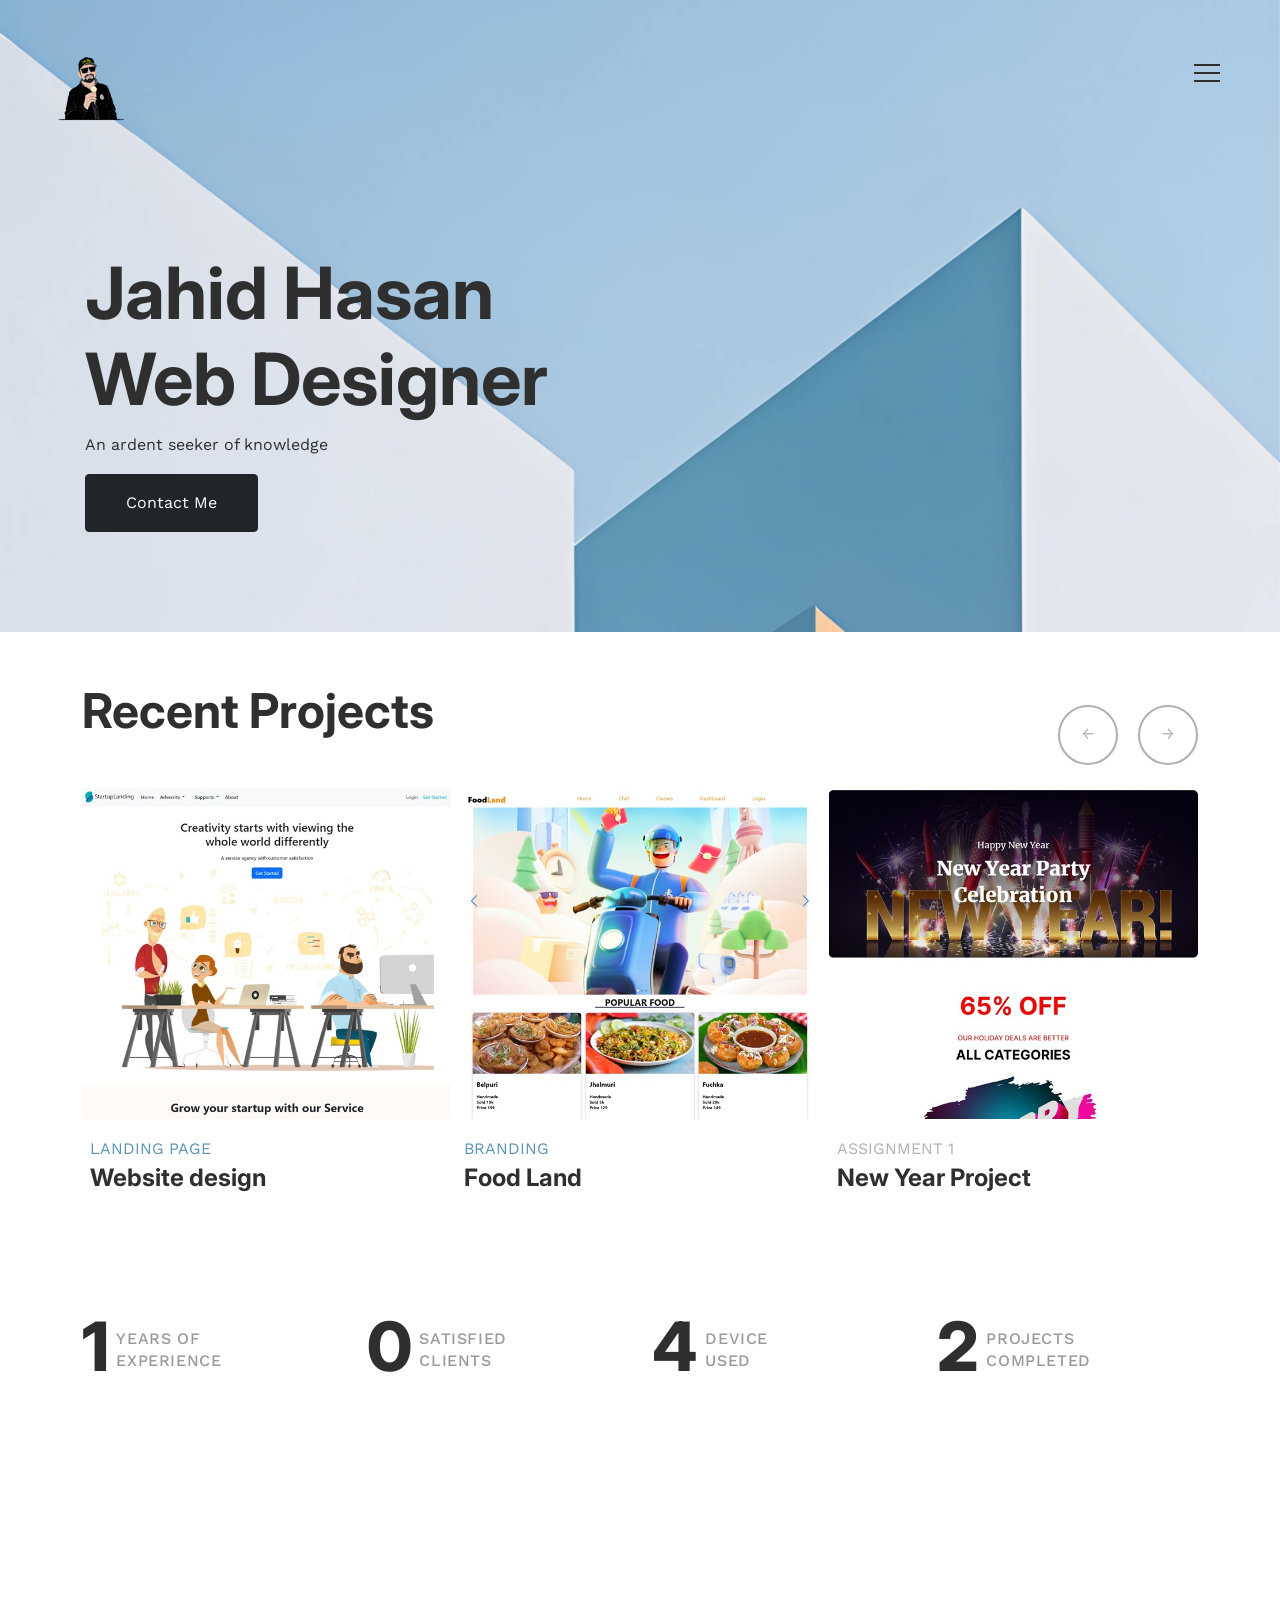
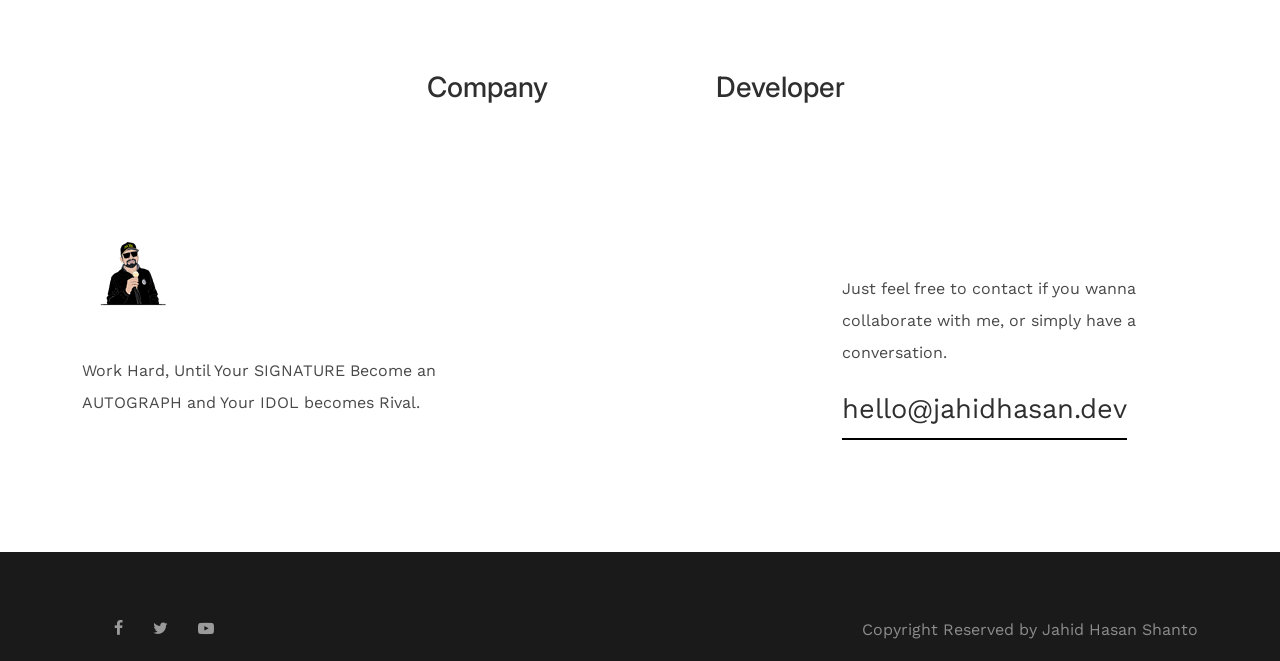
==== commit 9428d1c8: "added robot animation" ====
--- a/index.html
+++ b/index.html
@@ -239,6 +239,23 @@
 						<h3>2</h3>
 						<p>projects completed</p>
 					</div>
+				</div>
+			</div>
+		</div>
+	</section>
+	<section>
+		<div class="container">
+			<div class="row">
+				<div class="col d-flex justify-content-center">
+					<iframe class="rotate180" src="https://lottie.host/embed/78d19b30-d972-4878-95c6-a636ddf795fe/KoW1aAwoic.json" frameborder="0"></iframe>
+					<iframe  src="https://lottie.host/embed/78d19b30-d972-4878-95c6-a636ddf795fe/KoW1aAwoic.json" frameborder="0"></iframe>
+				</div>
+				
+			</div>
+			<div class="row">
+				<div class="col d-flex justify-content-center gap-5">
+					<h3 class="pe-5 mx-2">Company</h3>
+					<h3 class="ps-5 mx-3">Developer</h3>
 				</div>
 			</div>
 		</div>
--- a/style.css
+++ b/style.css
@@ -108,6 +108,9 @@
     --header-height: 100px;
     --header-height-min: 80px;
   }
+  .display-1{
+    font-size: 38px !important;
+  }
 }
 
 /* Theme Colors */
@@ -1804,6 +1807,10 @@
   animation: sphere 1.2s 0.8s ease-in-out infinite;
 }
 
+.rotate180{
+  transform: rotateY(180deg);
+}
+
 @keyframes sphere {
   0% {
     transform: scale(1.3);
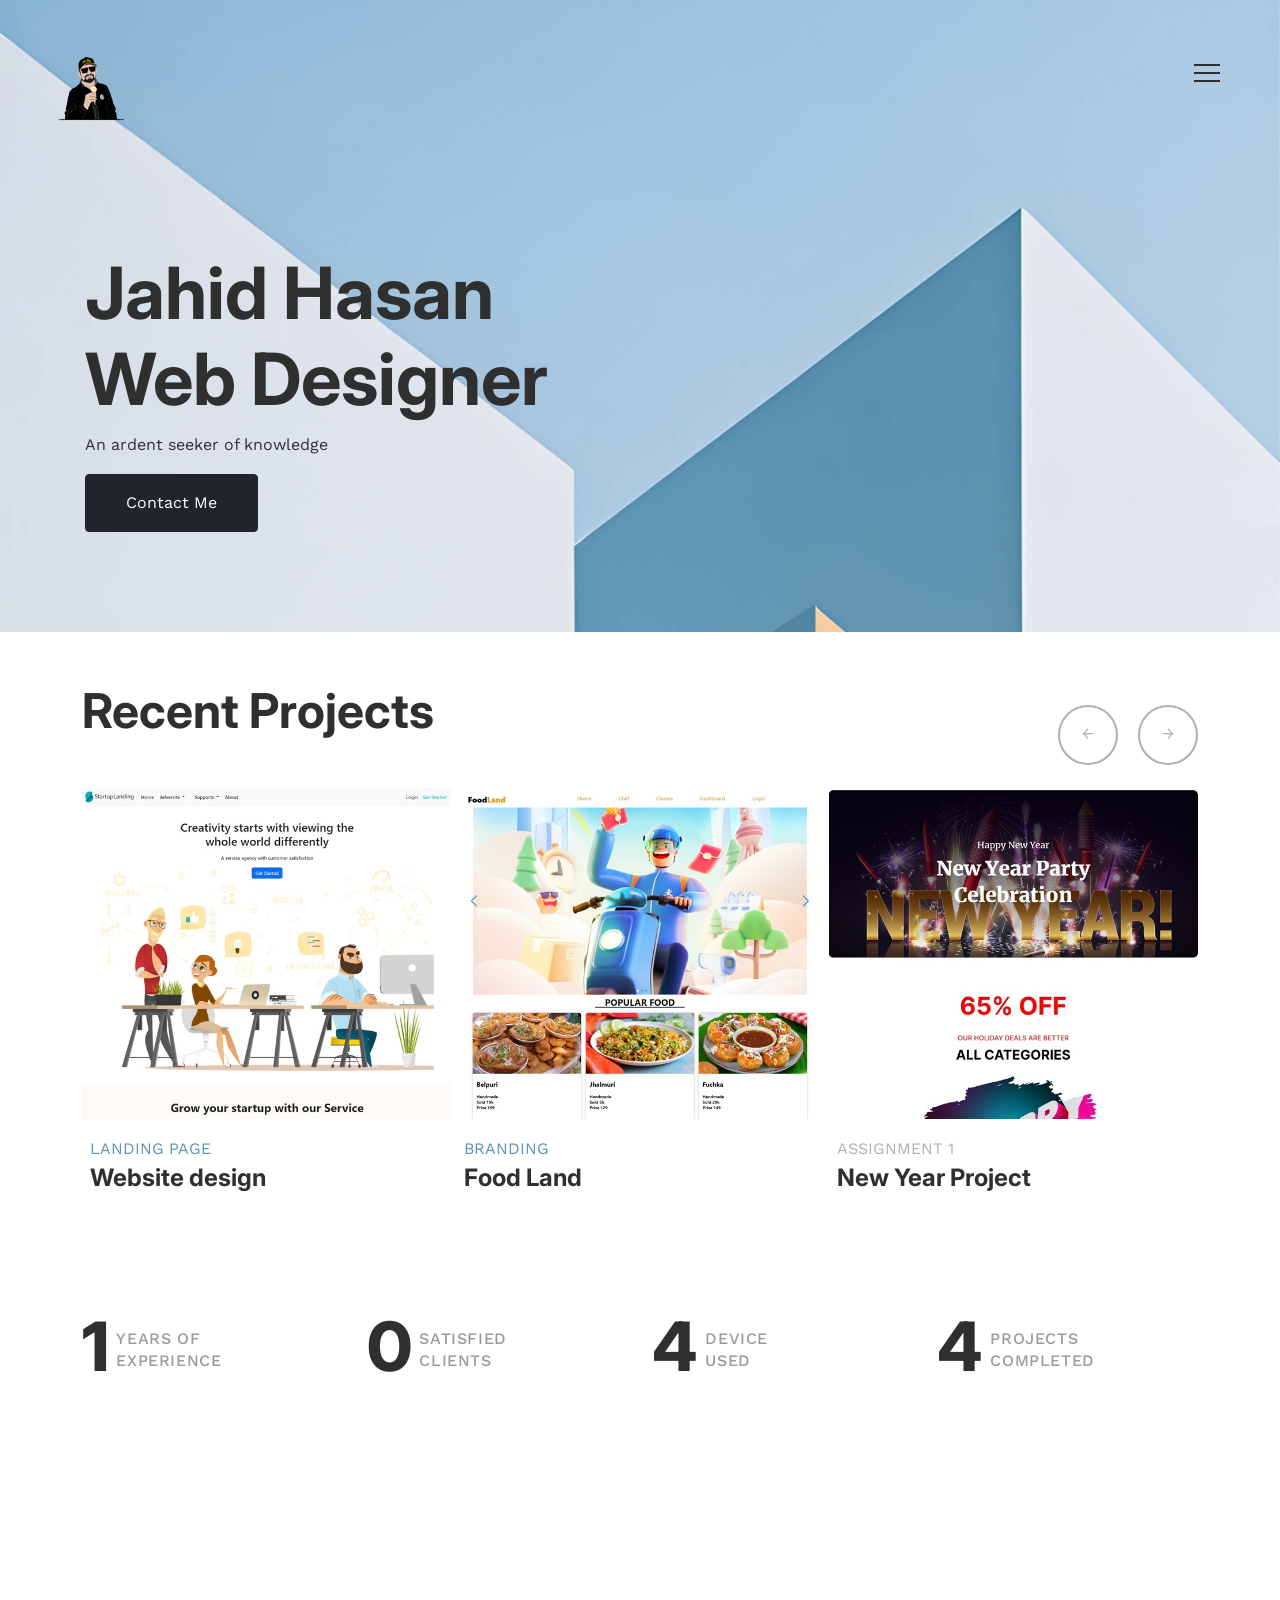
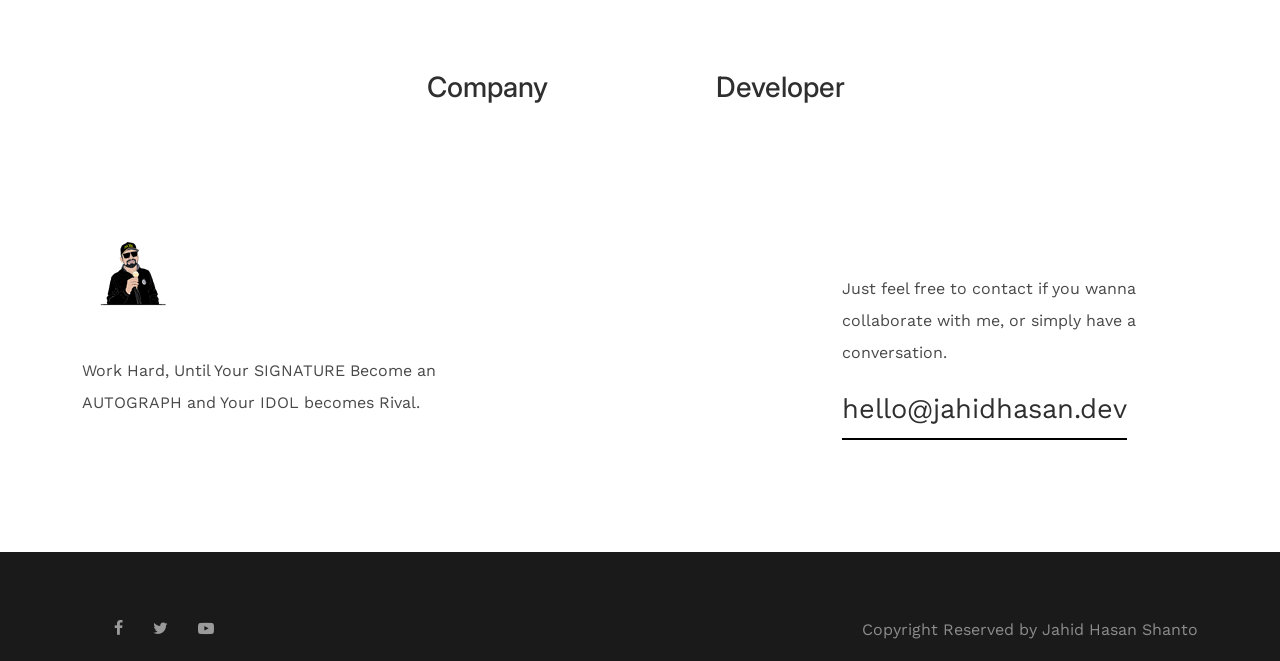
==== commit 65476720: "4th project added" ====
--- a/index.html
+++ b/index.html
@@ -143,7 +143,7 @@
 							</div>
 							<div class="swiper-slide">
 								<figure class="portfolio-item">
-									<a href="#"><img src="images/portfolio-thumb-4.jpg"
+									<a href="#"><img src="images/assignment2.jpg"
 											class="portfolio-image"></a>
 									<figcaption class="portfolio-title my-3">
 										<span class="text-gray text-uppercase fs-6 ps-2">Branding</span>
@@ -236,7 +236,7 @@
 				</div>
 				<div class="col-md-3">
 					<div class="milestone">
-						<h3>2</h3>
+						<h3>4</h3>
 						<p>projects completed</p>
 					</div>
 				</div>
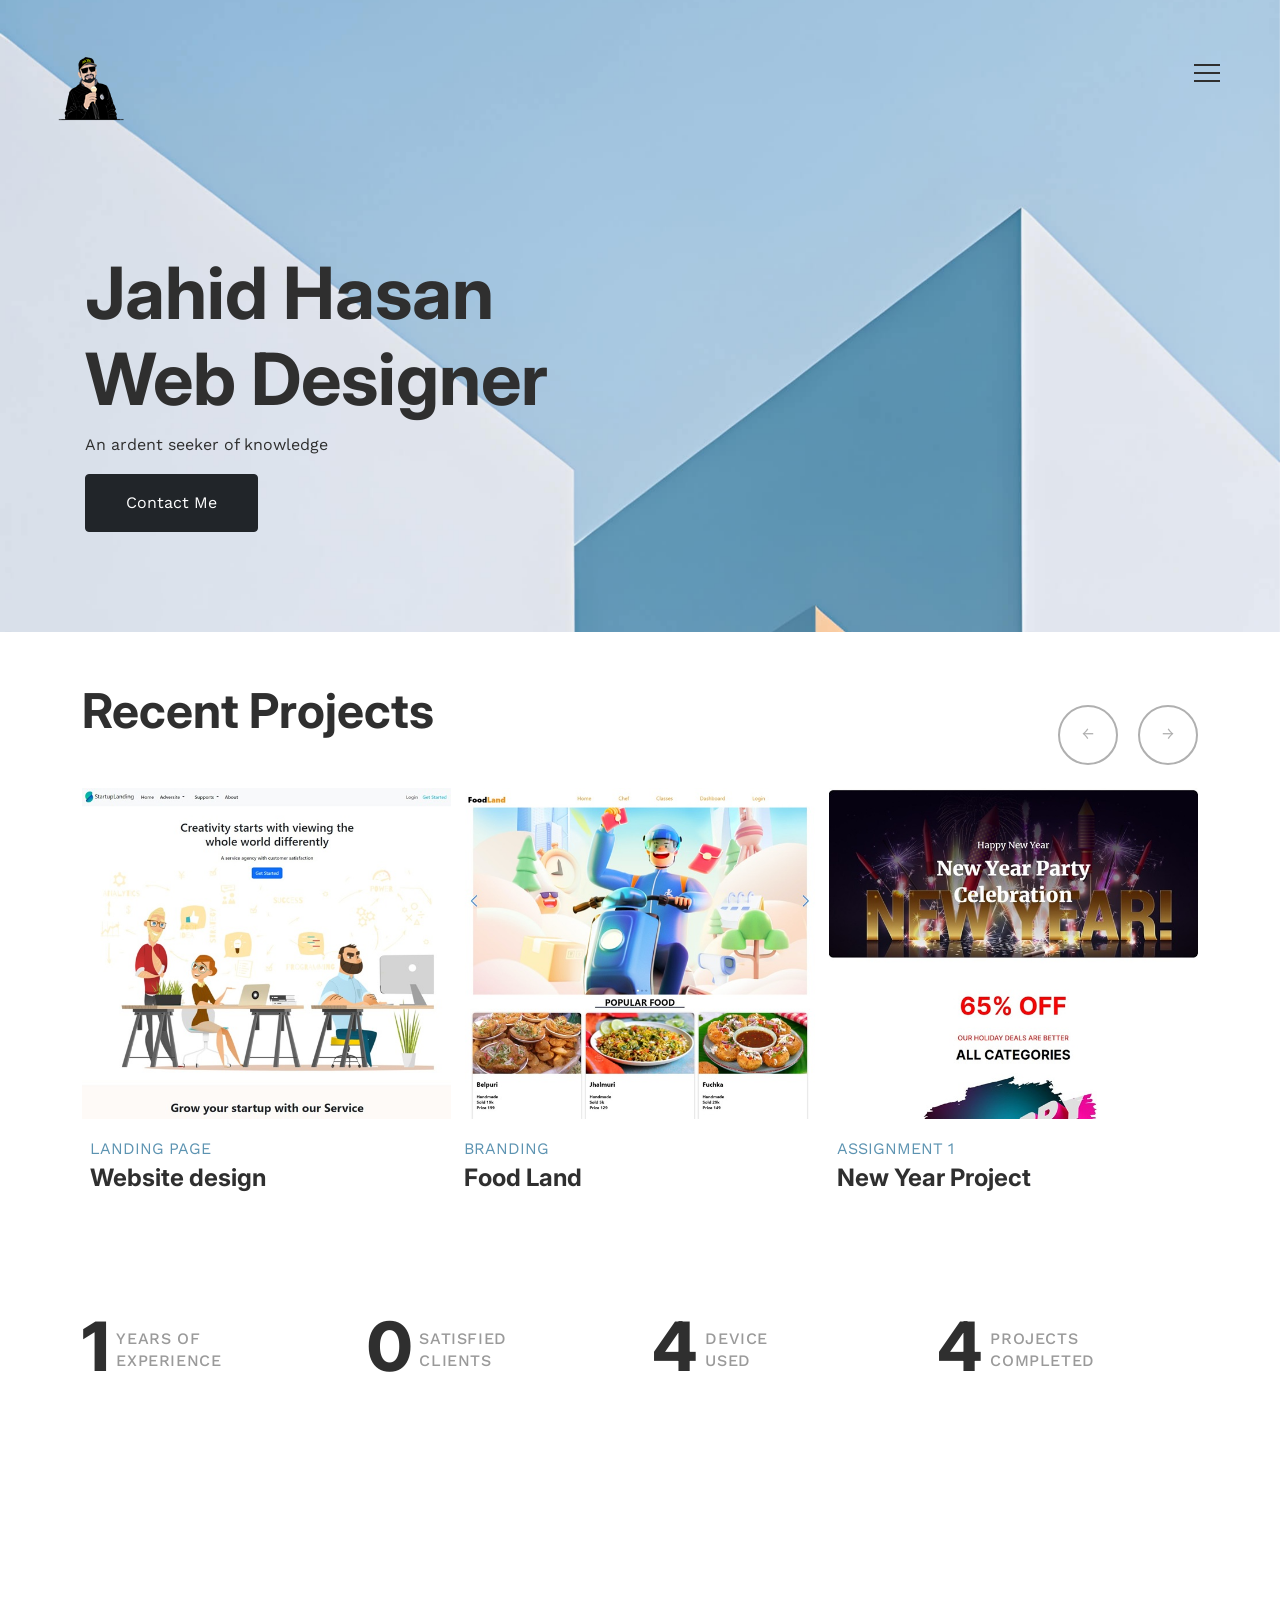
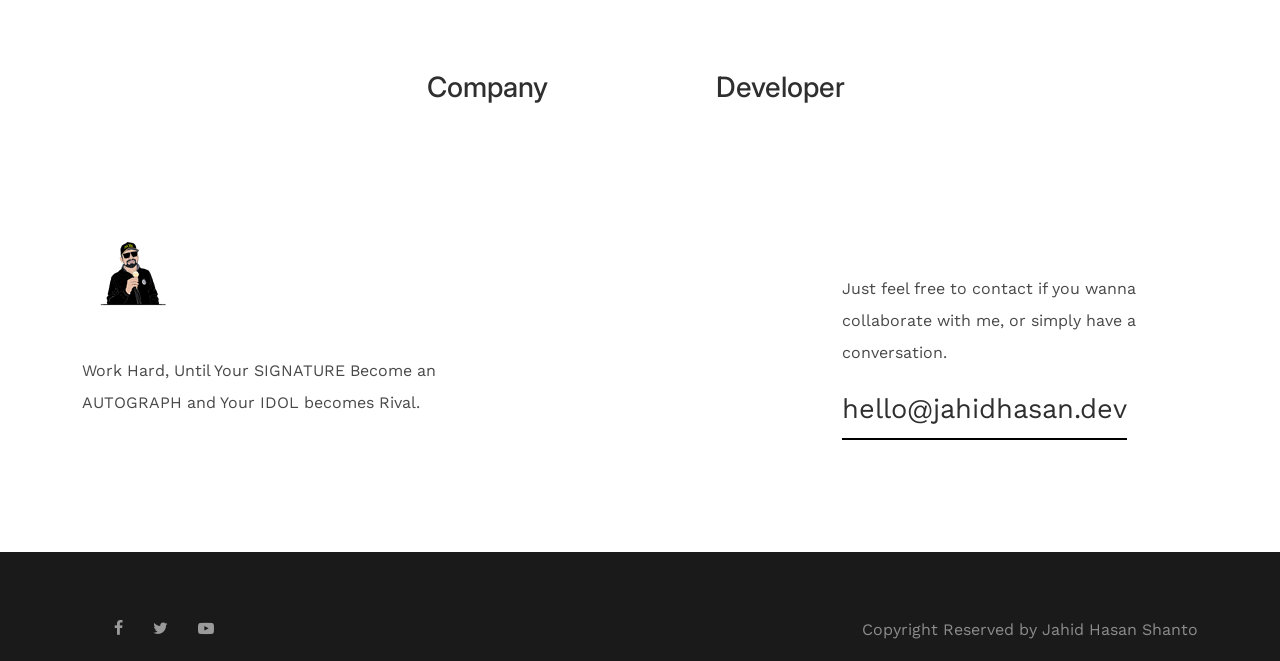
==== commit 520b29ad: "fixing anchor tag" ====
--- a/index.html
+++ b/index.html
@@ -134,71 +134,78 @@
 							<div class="swiper-slide">
 								<figure class="portfolio-item">
 									<a href="https://jahidhasan.dev/phb92024asm1-8124/index.html"><img src="images/assignment1.jpg"
-											class="portfolio-image"></a>
-									<figcaption class="portfolio-title my-3">
-										<span class="text-gray text-uppercase fs-6 ps-2">Assignment 1</span>
-										<h3 class="fs-4 fw-bold ps-2">New Year Project</h3>
-									</figcaption>
-								</figure>
-							</div>
-							<div class="swiper-slide">
-								<figure class="portfolio-item">
-									<a href="#"><img src="images/assignment2.jpg"
-											class="portfolio-image"></a>
-									<figcaption class="portfolio-title my-3">
-										<span class="text-gray text-uppercase fs-6 ps-2">Branding</span>
-										<h3 class="fs-4 fw-bold ps-2">Blank</h3>
-									</figcaption>
+											class="portfolio-image">
+										<figcaption class="portfolio-title my-3">
+											<span class="text-gray text-uppercase fs-6 ps-2">Assignment 1</span>
+											<h3 class="fs-4 fw-bold ps-2">New Year Project</h3>
+										</figcaption>
+									</a>
+								</figure>
+							</div>
+							<div class="swiper-slide">
+								<figure class="portfolio-item">
+									<a href="https://jahidhasan.dev/phb92024asm2-15124/index.html"><img src="images/assignment2.jpg"
+											class="portfolio-image">
+										<figcaption class="portfolio-title my-3">
+											<span class="text-gray text-uppercase fs-6 ps-2">Assignment 2</span>
+											<h3 class="fs-4 fw-bold ps-2">Discover Destiny</h3>
+										</figcaption>
+									</a>
 								</figure>
 							</div>
 							<div class="swiper-slide">
 								<figure class="portfolio-item">
 									<a href="#"><img src="images/portfolio-thumb-5.jpg"
-											class="portfolio-image"></a>
-									<figcaption class="portfolio-title my-3">
-										<span class="text-gray text-uppercase fs-6 ps-2">Branding</span>
-										<h3 class="fs-4 fw-bold ps-2">blank</h3>
-									</figcaption>
+											class="portfolio-image">
+										<figcaption class="portfolio-title my-3">
+											<span class="text-gray text-uppercase fs-6 ps-2">Branding</span>
+											<h3 class="fs-4 fw-bold ps-2">blank</h3>
+										</figcaption>
+									</a>
 								</figure>
 							</div>
 							<div class="swiper-slide">
 								<figure class="portfolio-item">
 									<a href="#"><img src="images/portfolio-thumb-6.jpg"
-											class="portfolio-image"></a>
-									<figcaption class="portfolio-title my-3">
-										<span class="text-gray text-uppercase fs-6 ps-2">Branding</span>
-										<h3 class="fs-4 fw-bold ps-2">blank</h3>
-									</figcaption>
+											class="portfolio-image">
+										<figcaption class="portfolio-title my-3">
+											<span class="text-gray text-uppercase fs-6 ps-2">Branding</span>
+											<h3 class="fs-4 fw-bold ps-2">blank</h3>
+										</figcaption>
+									</a>
 								</figure>
 							</div>
 							<div class="swiper-slide">
 								<figure class="portfolio-item">
 									<a href="#"><img src="images/portfolio-thumb-7.jpg"
-											class="portfolio-image"></a>
-									<figcaption class="portfolio-title my-3">
-										<span class="text-gray text-uppercase fs-6 ps-2">Branding</span>
-										<h3 class="fs-4 fw-bold ps-2">Blank</h3>
-									</figcaption>
+											class="portfolio-image">
+										<figcaption class="portfolio-title my-3">
+											<span class="text-gray text-uppercase fs-6 ps-2">Branding</span>
+											<h3 class="fs-4 fw-bold ps-2">Blank</h3>
+										</figcaption>
+									</a>
 								</figure>
 							</div>
 							<div class="swiper-slide">
 								<figure class="portfolio-item">
 									<a href="#"><img src="images/portfolio-thumb-8.jpg"
-											class="portfolio-image"></a>
-									<figcaption class="portfolio-title my-3">
-										<span class="text-gray text-uppercase fs-6 ps-2">Branding</span>
-										<h3 class="fs-4 fw-bold ps-2">Blank</h3>
-									</figcaption>
+											class="portfolio-image">
+										<figcaption class="portfolio-title my-3">
+											<span class="text-gray text-uppercase fs-6 ps-2">Branding</span>
+											<h3 class="fs-4 fw-bold ps-2">Blank</h3>
+										</figcaption>
+									</a>
 								</figure>
 							</div>
 							<div class="swiper-slide">
 								<figure class="portfolio-item">
 									<a href="#"><img src="images/portfolio-thumb-9.jpg"
-											class="portfolio-image"></a>
-									<figcaption class="portfolio-title my-3">
-										<span class="text-gray text-uppercase fs-6 ps-2">Branding</span>
-										<h3 class="fs-4 fw-bold ps-2">Blank</h3>
-									</figcaption>
+											class="portfolio-image">
+										<figcaption class="portfolio-title my-3">
+											<span class="text-gray text-uppercase fs-6 ps-2">Branding</span>
+											<h3 class="fs-4 fw-bold ps-2">Blank</h3>
+										</figcaption>
+									</a>
 								</figure>
 							</div>
 
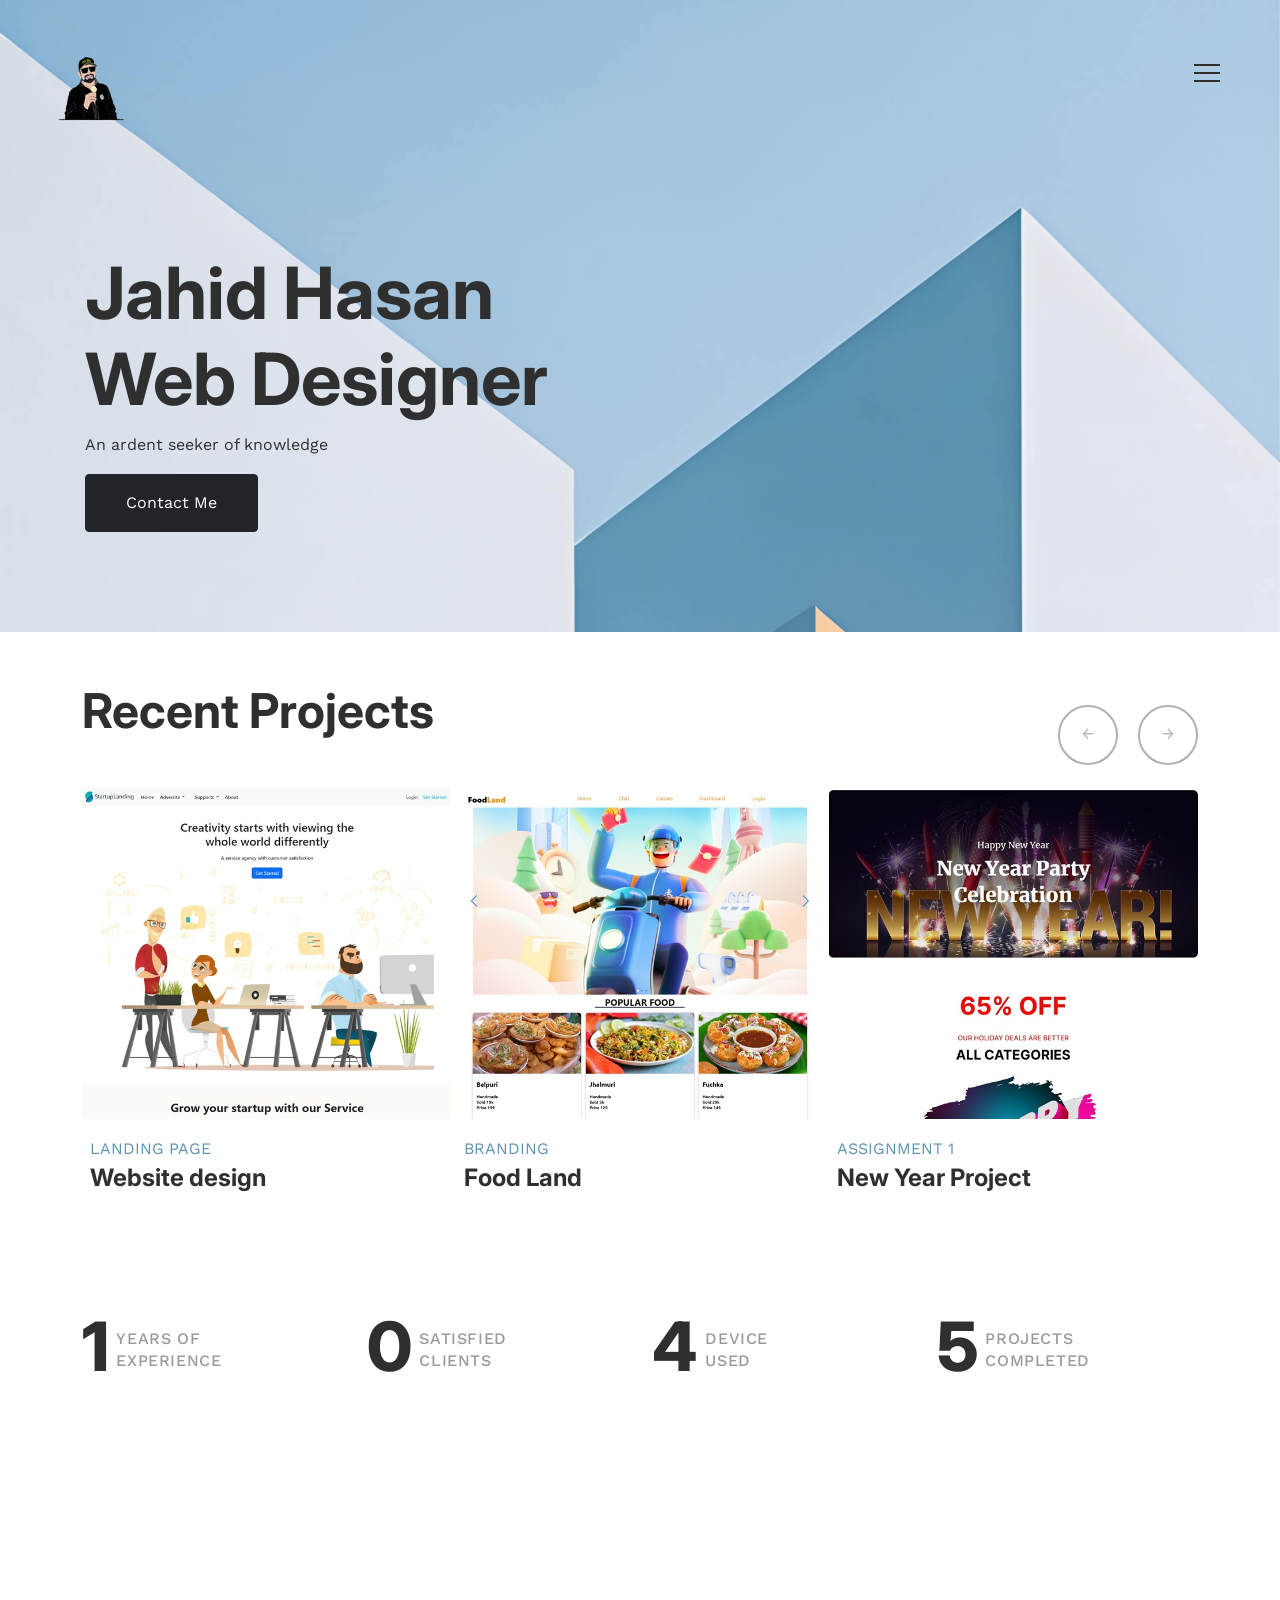
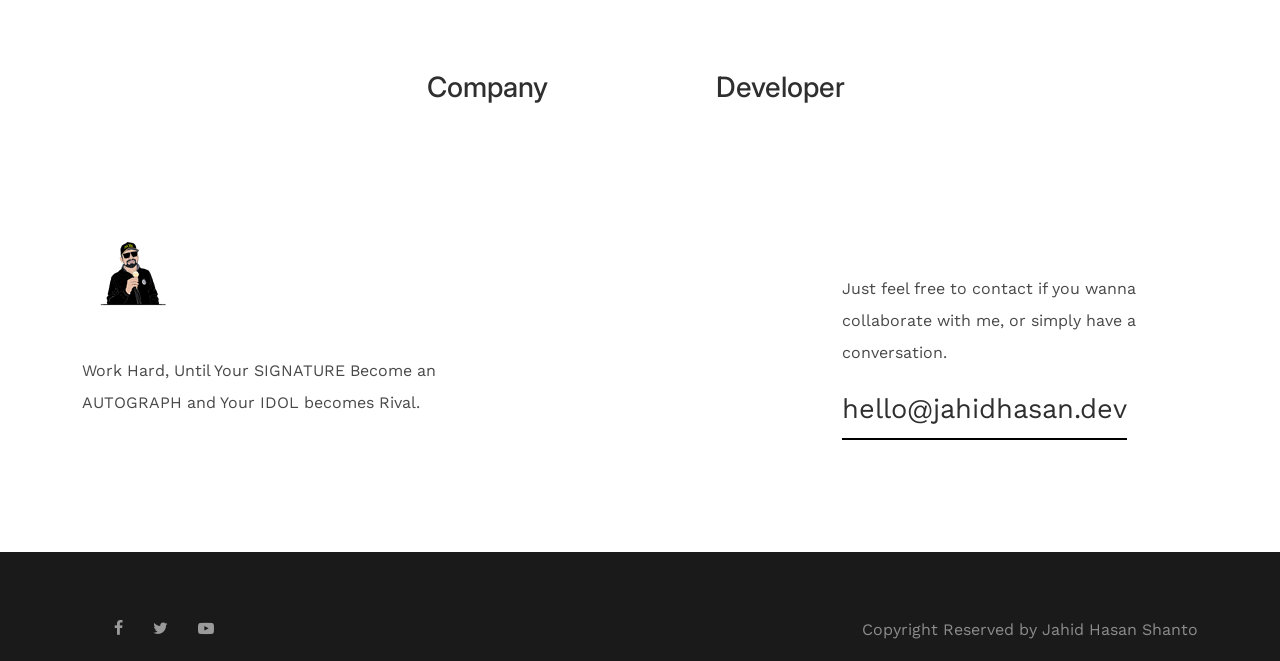
==== commit 24695f8b: "Assignmet 3 included" ====
--- a/index.html
+++ b/index.html
@@ -105,7 +105,6 @@
 		<div class="container">
 			<div class="row">
 				<div class="col-md-12">
-
 					<div class="portfolio-carousel swiper">
 						<div class="swiper-wrapper">
 							<div class="swiper-slide">
@@ -133,7 +132,7 @@
 							</div>
 							<div class="swiper-slide">
 								<figure class="portfolio-item">
-									<a href="https://jahidhasan.dev/phb92024asm1-8124/index.html"><img src="images/assignment1.jpg"
+									<a href="https://jahidhasan.dev/phb92024asm1-8124/index.html" target="_blank"><img src="images/assignment1.jpg"
 											class="portfolio-image">
 										<figcaption class="portfolio-title my-3">
 											<span class="text-gray text-uppercase fs-6 ps-2">Assignment 1</span>
@@ -144,7 +143,7 @@
 							</div>
 							<div class="swiper-slide">
 								<figure class="portfolio-item">
-									<a href="https://jahidhasan.dev/phb92024asm2-15124/index.html"><img src="images/assignment2.jpg"
+									<a href="https://jahidhasan.dev/phb92024asm2-15124/index.html"  target="_blank"><img src="images/assignment2.jpg"
 											class="portfolio-image">
 										<figcaption class="portfolio-title my-3">
 											<span class="text-gray text-uppercase fs-6 ps-2">Assignment 2</span>
@@ -155,7 +154,18 @@
 							</div>
 							<div class="swiper-slide">
 								<figure class="portfolio-item">
-									<a href="#"><img src="images/portfolio-thumb-5.jpg"
+									<a href="https://jhs575.github.io/assignment-3-hockey/" target="_blank"><img src="images/assignment3.jpg"
+											class="portfolio-image">
+										<figcaption class="portfolio-title my-3">
+											<span class="text-gray text-uppercase fs-6 ps-2">Assignment 3</span>
+											<h3 class="fs-4 fw-bold ps-2">Hockey</h3>
+										</figcaption>
+									</a>
+								</figure>
+							</div>
+							<div class="swiper-slide">
+								<figure class="portfolio-item">
+									<a href="#" target="_blank"><img src="images/portfolio-thumb-6.jpg"
 											class="portfolio-image">
 										<figcaption class="portfolio-title my-3">
 											<span class="text-gray text-uppercase fs-6 ps-2">Branding</span>
@@ -166,18 +176,7 @@
 							</div>
 							<div class="swiper-slide">
 								<figure class="portfolio-item">
-									<a href="#"><img src="images/portfolio-thumb-6.jpg"
-											class="portfolio-image">
-										<figcaption class="portfolio-title my-3">
-											<span class="text-gray text-uppercase fs-6 ps-2">Branding</span>
-											<h3 class="fs-4 fw-bold ps-2">blank</h3>
-										</figcaption>
-									</a>
-								</figure>
-							</div>
-							<div class="swiper-slide">
-								<figure class="portfolio-item">
-									<a href="#"><img src="images/portfolio-thumb-7.jpg"
+									<a href="#" target="_blank"><img src="images/portfolio-thumb-7.jpg"
 											class="portfolio-image">
 										<figcaption class="portfolio-title my-3">
 											<span class="text-gray text-uppercase fs-6 ps-2">Branding</span>
@@ -188,7 +187,7 @@
 							</div>
 							<div class="swiper-slide">
 								<figure class="portfolio-item">
-									<a href="#"><img src="images/portfolio-thumb-8.jpg"
+									<a href="#" target="_blank"><img src="images/portfolio-thumb-8.jpg"
 											class="portfolio-image">
 										<figcaption class="portfolio-title my-3">
 											<span class="text-gray text-uppercase fs-6 ps-2">Branding</span>
@@ -199,7 +198,7 @@
 							</div>
 							<div class="swiper-slide">
 								<figure class="portfolio-item">
-									<a href="#"><img src="images/portfolio-thumb-9.jpg"
+									<a href="#" target="_blank"><img src="images/portfolio-thumb-9.jpg"
 											class="portfolio-image">
 										<figcaption class="portfolio-title my-3">
 											<span class="text-gray text-uppercase fs-6 ps-2">Branding</span>
@@ -243,7 +242,7 @@
 				</div>
 				<div class="col-md-3">
 					<div class="milestone">
-						<h3>4</h3>
+						<h3>5</h3>
 						<p>projects completed</p>
 					</div>
 				</div>
